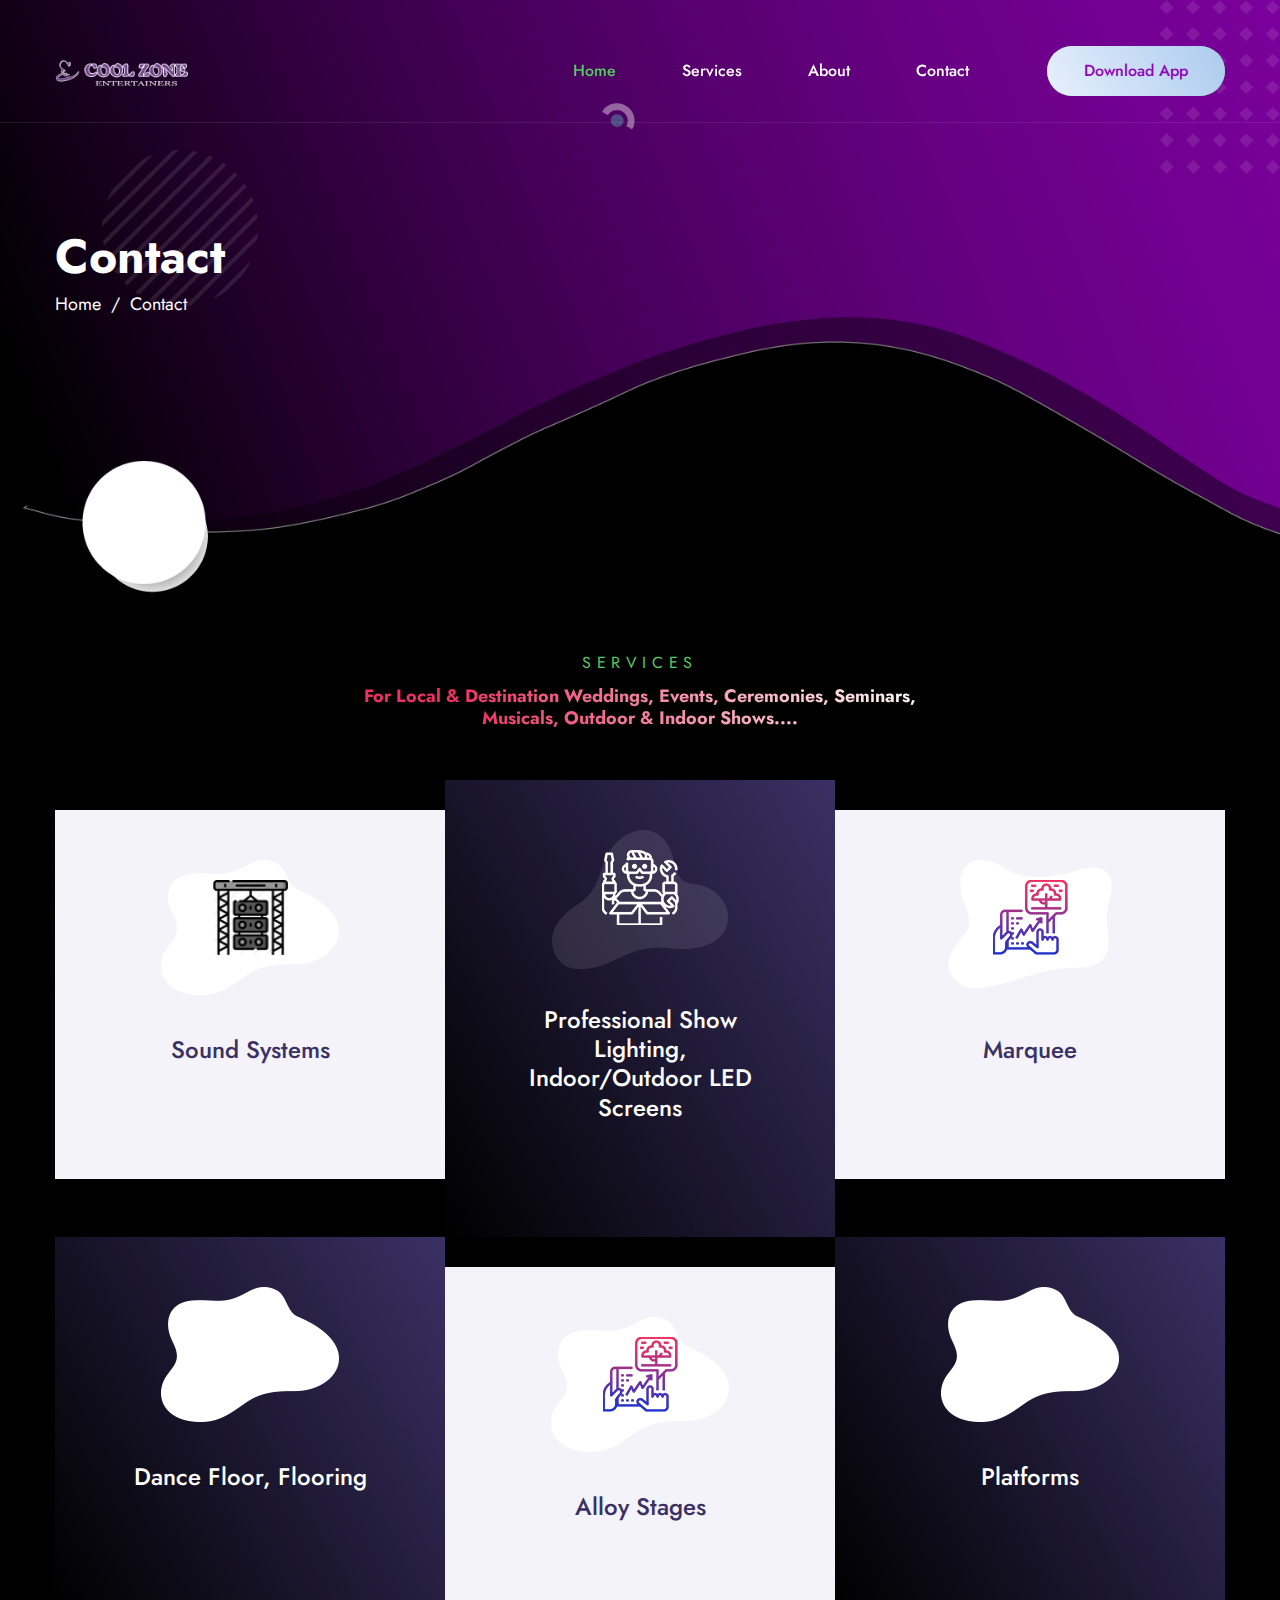
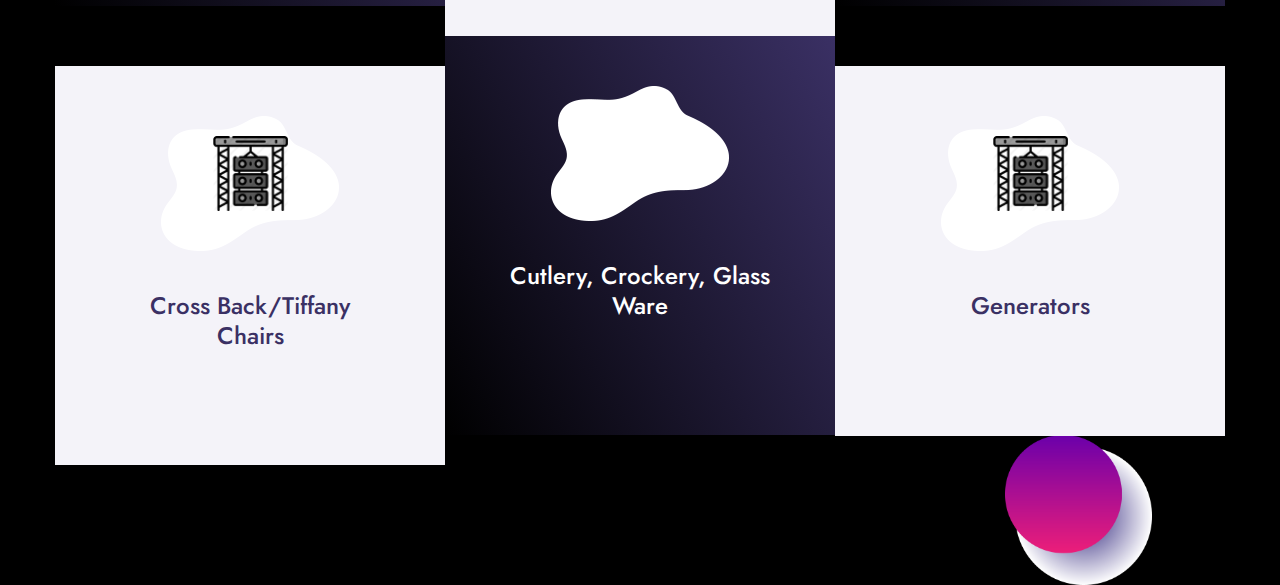
==== services.html @ 402af63f "1.0" ====
<!DOCTYPE html>
<html lang="zxx">
<head>
    <meta charset="utf-8">
    <meta http-equiv="X-UA-Compatible" content="IE=edge">
    <meta name="viewport" content="width=device-width, initial-scale=1, maximum-scale=1, user-scalable=0">
    <title>Contact || Xshapp – Multipage App Landing HTML5 Template</title>

    <!-- Fav Icons -->
    <link rel="shortcut icon" href="assets/images/favicon.png" type="image/x-icon">

    <!-- Google Fonts -->
    <link rel="stylesheet" href="https://fonts.googleapis.com/css2?family=Jost:wght@300;400;500;600;700&display=swap">

    <!-- Stylesheets -->
    <link rel="stylesheet" href="assets/css/fontawesome-v5.9.0.min.css">
    <link rel="stylesheet" href="assets/css/magnific-popup.min.css">
    <link rel="stylesheet" href="assets/css/bootstrap.min.css">
    <link rel="stylesheet" href="assets/css/spacing.min.css">
    <link rel="stylesheet" href="assets/css/flaticon.css">
    <link rel="stylesheet" href="assets/css/leaflet.min.css">
    <link rel="stylesheet" href="assets/css/slick.min.css">
    <link rel="stylesheet" href="assets/css/menu.css">
    <!-- Main Style CSS -->
    <link rel="stylesheet" href="assets/css/style.css">
    <!-- Responsive CSS -->
    <link rel="stylesheet" href="assets/css/responsive.css">
    
    <!--[if lt IE 9]><script src="https://cdnjs.cloudflare.com/ajax/libs/html5shiv/3.7.3/html5shiv.js"></script><![endif]-->
</head>

<body>
    <div class="page-wrapper">

        <!-- Preloader -->
        <div class="preloader"></div>
        
        <!-- START Main Header -->
        <header class="main-header">

            <!-- Header-Upper -->
            <div class="header-upper">
                <div class="container clearfix">

                    <div class="header-inner d-lg-flex align-items-center">

                        <div class="logo-outer d-flex align-items-center">
                            <div class="logo"><a href="index.html"><img src="assets/images/logo.png" alt="Logo"></a></div>
                        </div>

                        <div class="nav-outer clearfix ml-lg-auto">
                            <!-- Main Menu -->
                            <nav class="main-menu navbar-expand-lg">
                                <div class="navbar-header clearfix">
                                    <!-- Toggle Button -->
                                    <button type="button" class="navbar-toggle" data-toggle="collapse" data-target=".navbar-collapse">
                                        <span class="icon-bar"></span>
                                        <span class="icon-bar"></span>
                                        <span class="icon-bar"></span>
                                    </button>
                                </div>

                                <div class="navbar-collapse collapse clearfix">
                                    <ul class="navigation clearfix">
                                        <li class="current-menu-item"><a href="index.html">Home</a></li>
                                        
                                        <li><a href="#services">Services</a></li>
                                        <li><a href="about.html">About</a></li>
                                        
                                           
                                        
                                        <li><a href="contact.html">Contact</a></li>
                                    </ul>
                                </div>
                            </nav>
                            <!-- Main Menu END -->
                        </div>

                        <div class="menu-btn">
                            <a href="#" class="theme-btn">Download App</a>
                        </div>

                    </div>
                </div>
            </div>
            <!-- END Header Upper -->
        </header>
        <!-- END Main Header -->

        <!-- START Page Banner -->
        <section class="page-banner">
            <div class="hero-circle-shape">
                <img src="assets/images/shape/hero-circle-shape.png" alt="Hero Circle Shape">
            </div>
            <div class="hero-moon-shape">
                <img src="assets/images/shape/hero-moon-shape.png" alt="Hero Moon Shape">
            </div>
            <div class="hero-right-shape">
                <img src="assets/images/shape/hero-right-shape.png" alt="Hero Right Shape">
            </div>
            <div class="container">
                <div class="banner-inner">
                    <h2>Contact</h2>
                    <nav aria-label="breadcrumb">
                        <ol class="breadcrumb">
                            <li class="breadcrumb-item"><a href="index.html">Home</a></li>
                            <li class="breadcrumb-item active" aria-current="page">Contact</li>
                        </ol>
                    </nav>
                </div>
            </div>
        </section>
        <!-- END Page Banner -->


        <div class="partner-and-service">
            <div class="partner-shape">
                <img src="assets/images/shape/partner-shape.png" alt="Partner Shape">
            </div>
            

            <div class="service-shape">
                <img src="assets/images/shape/service-shape.png" alt="Service Shape">
            </div>
            <!-- START Service Section -->
            <section id="services" class="service-section pb-90 rpb-70">
                <div class="container">
                    <div class="row justify-content-center">
                        <div class="col-lg-6 col-md-8">
                            <div class="section-heading text-center mb-80 rmb-40">
                                <span class="heading-title">Services</span>
                                <h2 style="font-size: large;">For Local & Destination Weddings, Events, Ceremonies, Seminars, Musicals, Outdoor & Indoor Shows....</h2>
                            </div>
                        </div>
                    </div>
                    <div class="row">
                        <div class="col-lg-4 p-0">
                            <div class="service-item">
                                <div class="service-icon">
                                    <img src="assets/images/service/icon1.png" alt="Service Icon">
                                </div>
                                <div class="service-content">
                                    <h5>Sound Systems</h5>
                                    
                                </div>
                            </div>
                        </div>
                        <div class="col-lg-4 p-0">
                            <div class="service-item service-active">
                                <div class="service-icon">
                                    <img src="assets/images/service/icon2.png" alt="Service Icon">
                                </div>
                                <div class="service-content">
                                    <h5>Professional Show Lighting, Indoor/Outdoor LED Screens</h5>
                                    
                                </div>
                            </div>
                        </div>
                        <div class="col-lg-4 p-0">
                            <div class="service-item">
                                <div class="service-icon">
                                    <img src="assets/images/service/icon3.png" alt="Service Icon">
                                </div>
                                <div class="service-content">
                                    <h5>Marquee</h5>
                                    
                                </div>
                            </div>
                        </div>
                        <div class="col-lg-4 p-0">
                            <div class="service-item service-active">
                                <div class="service-icon">
                                    <img src="assets/images/service/icon2.png" alt="Service Icon">
                                </div>
                                <div class="service-content">
                                    <h5>Dance Floor, Flooring</h5>
                                    
                                </div>
                            </div>
                        </div>
                        <div class="col-lg-4 p-0">
                            <div class="service-item">
                                <div class="service-icon">
                                    <img src="assets/images/service/icon3.png" alt="Service Icon">
                                </div>
                                <div class="service-content">
                                    <h5>Alloy Stages</h5>
                                    
                                </div>
                            </div>
                        </div>
                        <div class="col-lg-4 p-0">
                            <div class="service-item service-active">
                                <div class="service-icon">
                                    <img src="assets/images/service/icon2.png" alt="Service Icon">
                                </div>
                                <div class="service-content">
                                    <h5>Platforms</h5>
                                    
                                </div>
                            </div>
                        </div>
                        <div class="col-lg-4 p-0">
                            <div class="service-item">
                                <div class="service-icon">
                                    <img src="assets/images/service/icon1.png" alt="Service Icon">
                                </div>
                                <div class="service-content">
                                    <h5>Cross Back/Tiffany Chairs</h5>
                                    
                                </div>
                            </div>
                        </div>
                        <div class="col-lg-4 p-0">
                            <div class="service-item service-active">
                                <div class="service-icon">
                                    <img src="assets/images/service/icon2.png" alt="Service Icon">
                                </div>
                                <div class="service-content">
                                    <h5>Cutlery, Crockery, Glass Ware</h5>
                                    
                                </div>
                            </div>
                        </div>
                        <div class="col-lg-4 p-0">
                            <div class="service-item">
                                <div class="service-icon">
                                    <img src="assets/images/service/icon1.png" alt="Service Icon">
                                </div>
                                <div class="service-content">
                                    <h5>Generators</h5>
                                    
                                </div>
                            </div>
                        </div>

                    </div>
                </div>
            </section>
            <!-- END Service Section -->
        </div>






    </div>
    <!--End pagewrapper-->

    <!-- Scroll Top Button -->
    <button class="scroll-top scroll-to-target" data-target="html"><i class="fas fa-chevron-up"></i></button>

    
    <!-- jQuery Plugins -->
    <script src="assets/js/jquery-3.6.0.min.js"></script>
    <script src="assets/js/jquery.magnific-popup.min.js"></script>
    <script src="assets/js/bootstrap.min.js"></script>
    <script src="assets/js/leaflet.min.js"></script>
    <script src="assets/js/slick.min.js"></script>

    <!-- Custom Script -->
    <script src="assets/js/script.js"></script>

</body>
</html>
---- assets/css/spacing.min.css ----
/****************************************************** */
/****************  Padding Margin Spacing ************* */
/****************************************************** */
.p-5{padding:5px!important}.p-10{padding:10px}.p-15{padding:15px}.p-20{padding:20px}.p-25{padding:25px}.p-30{padding:30px}.p-35{padding:35px}.p-40{padding:40px}.p-45{padding:45px}.p-50{padding:50px}.p-55{padding:55px}.p-60{padding:60px}.p-65{padding:65px}.p-70{padding:70px}.p-75{padding:75px}.p-80{padding:80px}.p-85{padding:85px}.p-90{padding:90px}.p-95{padding:95px}.p-100{padding:100px}.p-105{padding:105px}.p-110{padding:110px}.p-115{padding:115px}.p-120{padding:120px}.p-125{padding:125px}.p-130{padding:130px}.p-135{padding:135px}.p-140{padding:140px}.p-145{padding:145px}.p-150{padding:150px}.p-155{padding:155px}.p-160{padding:160px}.p-165{padding:165px}.p-170{padding:170px}.p-175{padding:175px}.p-180{padding:180px}.p-185{padding:185px}.p-190{padding:190px}.p-195{padding:195px}.p-200{padding:200px}.p-205{padding:205px}.p-210{padding:210px}.p-215{padding:215px}.p-220{padding:220px}.p-225{padding:225px}.p-230{padding:230px}.p-235{padding:235px}.p-240{padding:240px}.p-245{padding:245px}.p-250{padding:250px}.pt-5,.py-5{padding-top:5px!important}.pt-10,.py-10{padding-top:10px}.pt-15,.py-15{padding-top:15px}.pt-20,.py-20{padding-top:20px}.pt-25,.py-25{padding-top:25px}.pt-30,.py-30{padding-top:30px}.pt-35,.py-35{padding-top:35px}.pt-40,.py-40{padding-top:40px}.pt-45,.py-45{padding-top:45px}.pt-50,.py-50{padding-top:50px}.pt-55,.py-55{padding-top:55px}.pt-60,.py-60{padding-top:60px}.pt-65,.py-65{padding-top:65px}.pt-70,.py-70{padding-top:70px}.pt-75,.py-75{padding-top:75px}.pt-80,.py-80{padding-top:80px}.pt-85,.py-85{padding-top:85px}.pt-90,.py-90{padding-top:90px}.pt-95,.py-95{padding-top:95px}.pt-100,.py-100{padding-top:100px}.pt-105,.py-105{padding-top:105px}.pt-110,.py-110{padding-top:110px}.pt-115,.py-115{padding-top:115px}.pt-120,.py-120{padding-top:120px}.pt-125,.py-125{padding-top:125px}.pt-130,.py-130{padding-top:130px}.pt-135,.py-135{padding-top:135px}.pt-140,.py-140{padding-top:140px}.pt-145,.py-145{padding-top:145px}.pt-150,.py-150{padding-top:150px}.pt-155,.py-155{padding-top:155px}.pt-160,.py-160{padding-top:160px}.pt-165,.py-165{padding-top:165px}.pt-170,.py-170{padding-top:170px}.pt-175,.py-175{padding-top:175px}.pt-180,.py-180{padding-top:180px}.pt-185,.py-185{padding-top:185px}.pt-190,.py-190{padding-top:190px}.pt-195,.py-195{padding-top:195px}.pt-200,.py-200{padding-top:200px}.pt-205,.py-205{padding-top:205px}.pt-210,.py-210{padding-top:210px}.pt-215,.py-215{padding-top:215px}.pt-220,.py-220{padding-top:220px}.pt-225,.py-225{padding-top:225px}.pt-230,.py-230{padding-top:230px}.pt-235,.py-235{padding-top:235px}.pt-240,.py-240{padding-top:240px}.pt-245,.py-245{padding-top:245px}.pt-250,.py-250{padding-top:250px}.pr-5,.px-5{padding-right:5px!important}.pr-10,.px-10{padding-right:10px}.pr-15,.px-15{padding-right:15px}.pr-20,.px-20{padding-right:20px}.pr-25,.px-25{padding-right:25px}.pr-30,.px-30{padding-right:30px}.pr-35,.px-35{padding-right:35px}.pr-40,.px-40{padding-right:40px}.pr-45,.px-45{padding-right:45px}.pr-50,.px-50{padding-right:50px}.pr-55,.px-55{padding-right:55px}.pr-60,.px-60{padding-right:60px}.pr-65,.px-65{padding-right:65px}.pr-70,.px-70{padding-right:70px}.pr-75,.px-75{padding-right:75px}.pr-80,.px-80{padding-right:80px}.pr-85,.px-85{padding-right:85px}.pr-90,.px-90{padding-right:90px}.pr-95,.px-95{padding-right:95px}.pr-100,.px-100{padding-right:100px}.pr-105,.px-105{padding-right:105px}.pr-110,.px-110{padding-right:110px}.pr-115,.px-115{padding-right:115px}.pr-120,.px-120{padding-right:120px}.pr-125,.px-125{padding-right:125px}.pr-130,.px-130{padding-right:130px}.pr-135,.px-135{padding-right:135px}.pr-140,.px-140{padding-right:140px}.pr-145,.px-145{padding-right:145px}.pr-150,.px-150{padding-right:150px}.pr-155,.px-155{padding-right:155px}.pr-160,.px-160{padding-right:160px}.pr-165,.px-165{padding-right:165px}.pr-170,.px-170{padding-right:170px}.pr-175,.px-175{padding-right:175px}.pr-180,.px-180{padding-right:180px}.pr-185,.px-185{padding-right:185px}.pr-190,.px-190{padding-right:190px}.pr-195,.px-195{padding-right:195px}.pr-200,.px-200{padding-right:200px}.pr-205,.px-205{padding-right:205px}.pr-210,.px-210{padding-right:210px}.pr-215,.px-215{padding-right:215px}.pr-220,.px-220{padding-right:220px}.pr-225,.px-225{padding-right:225px}.pr-230,.px-230{padding-right:230px}.pr-235,.px-235{padding-right:235px}.pr-240,.px-240{padding-right:240px}.pr-245,.px-245{padding-right:245px}.pr-250,.px-250{padding-right:250px}.pb-5,.py-5{padding-bottom:5px!important}.pb-10,.py-10{padding-bottom:10px}.pb-15,.py-15{padding-bottom:15px}.pb-20,.py-20{padding-bottom:20px}.pb-25,.py-25{padding-bottom:25px}.pb-30,.py-30{padding-bottom:30px}.pb-35,.py-35{padding-bottom:35px}.pb-40,.py-40{padding-bottom:40px}.pb-45,.py-45{padding-bottom:45px}.pb-50,.py-50{padding-bottom:50px}.pb-55,.py-55{padding-bottom:55px}.pb-60,.py-60{padding-bottom:60px}.pb-65,.py-65{padding-bottom:65px}.pb-70,.py-70{padding-bottom:70px}.pb-75,.py-75{padding-bottom:75px}.pb-80,.py-80{padding-bottom:80px}.pb-85,.py-85{padding-bottom:85px}.pb-90,.py-90{padding-bottom:90px}.pb-95,.py-95{padding-bottom:95px}.pb-100,.py-100{padding-bottom:100px}.pb-105,.py-105{padding-bottom:105px}.pb-110,.py-110{padding-bottom:110px}.pb-115,.py-115{padding-bottom:115px}.pb-120,.py-120{padding-bottom:120px}.pb-125,.py-125{padding-bottom:125px}.pb-130,.py-130{padding-bottom:130px}.pb-135,.py-135{padding-bottom:135px}.pb-140,.py-140{padding-bottom:140px}.pb-145,.py-145{padding-bottom:145px}.pb-150,.py-150{padding-bottom:150px}.pb-155,.py-155{padding-bottom:155px}.pb-160,.py-160{padding-bottom:160px}.pb-165,.py-165{padding-bottom:165px}.pb-170,.py-170{padding-bottom:170px}.pb-175,.py-175{padding-bottom:175px}.pb-180,.py-180{padding-bottom:180px}.pb-185,.py-185{padding-bottom:185px}.pb-190,.py-190{padding-bottom:190px}.pb-195,.py-195{padding-bottom:195px}.pb-200,.py-200{padding-bottom:200px}.pb-205,.py-205{padding-bottom:205px}.pb-210,.py-210{padding-bottom:210px}.pb-215,.py-215{padding-bottom:215px}.pb-220,.py-220{padding-bottom:220px}.pb-225,.py-225{padding-bottom:225px}.pb-230,.py-230{padding-bottom:230px}.pb-235,.py-235{padding-bottom:235px}.pb-240,.py-240{padding-bottom:240px}.pb-245,.py-245{padding-bottom:245px}.pb-250,.py-250{padding-bottom:250px}.pl-5,.px-5{padding-left:5px!important}.pl-10,.px-10{padding-left:10px}.pl-15,.px-15{padding-left:15px}.pl-20,.px-20{padding-left:20px}.pl-25,.px-25{padding-left:25px}.pl-30,.px-30{padding-left:30px}.pl-35,.px-35{padding-left:35px}.pl-40,.px-40{padding-left:40px}.pl-45,.px-45{padding-left:45px}.pl-50,.px-50{padding-left:50px}.pl-55,.px-55{padding-left:55px}.pl-60,.px-60{padding-left:60px}.pl-65,.px-65{padding-left:65px}.pl-70,.px-70{padding-left:70px}.pl-75,.px-75{padding-left:75px}.pl-80,.px-80{padding-left:80px}.pl-85,.px-85{padding-left:85px}.pl-90,.px-90{padding-left:90px}.pl-95,.px-95{padding-left:95px}.pl-100,.px-100{padding-left:100px}.pl-105,.px-105{padding-left:105px}.pl-110,.px-110{padding-left:110px}.pl-115,.px-115{padding-left:115px}.pl-120,.px-120{padding-left:120px}.pl-125,.px-125{padding-left:125px}.pl-130,.px-130{padding-left:130px}.pl-135,.px-135{padding-left:135px}.pl-140,.px-140{padding-left:140px}.pl-145,.px-145{padding-left:145px}.pl-150,.px-150{padding-left:150px}.pl-155,.px-155{padding-left:155px}.pl-160,.px-160{padding-left:160px}.pl-165,.px-165{padding-left:165px}.pl-170,.px-170{padding-left:170px}.pl-175,.px-175{padding-left:175px}.pl-180,.px-180{padding-left:180px}.pl-185,.px-185{padding-left:185px}.pl-190,.px-190{padding-left:190px}.pl-195,.px-195{padding-left:195px}.pl-200,.px-200{padding-left:200px}.pl-205,.px-205{padding-left:205px}.pl-210,.px-210{padding-left:210px}.pl-215,.px-215{padding-left:215px}.pl-220,.px-220{padding-left:220px}.pl-225,.px-225{padding-left:225px}.pl-230,.px-230{padding-left:230px}.pl-235,.px-235{padding-left:235px}.pl-240,.px-240{padding-left:240px}.pl-245,.px-245{padding-left:245px}.pl-250,.px-250{padding-left:250px}.m-5{margin:5px!important}.m-10{margin:10px}.m-15{margin:15px}.m-20{margin:20px}.m-25{margin:25px}.m-30{margin:30px}.m-35{margin:35px}.m-40{margin:40px}.m-45{margin:45px}.m-50{margin:50px}.m-55{margin:55px}.m-60{margin:60px}.m-65{margin:65px}.m-70{margin:70px}.m-75{margin:75px}.m-80{margin:80px}.m-85{margin:85px}.m-90{margin:90px}.m-95{margin:95px}.m-100{margin:100px}.m-105{margin:105px}.m-110{margin:110px}.m-115{margin:115px}.m-120{margin:120px}.m-125{margin:125px}.m-130{margin:130px}.m-135{margin:135px}.m-140{margin:140px}.m-145{margin:145px}.m-150{margin:150px}.m-155{margin:155px}.m-160{margin:160px}.m-165{margin:165px}.m-170{margin:170px}.m-175{margin:175px}.m-180{margin:180px}.m-185{margin:185px}.m-190{margin:190px}.m-195{margin:195px}.m-200{margin:200px}.m-205{margin:205px}.m-210{margin:210px}.m-215{margin:215px}.m-220{margin:220px}.m-225{margin:225px}.m-230{margin:230px}.m-235{margin:235px}.m-240{margin:240px}.m-245{margin:245px}.m-250{margin:250px}.mt-5,.my-5{margin-top:5px!important}.mt-10,.my-10{margin-top:10px}.mt-15,.my-15{margin-top:15px}.mt-20,.my-20{margin-top:20px}.mt-25,.my-25{margin-top:25px}.mt-30,.my-30{margin-top:30px}.mt-35,.my-35{margin-top:35px}.mt-40,.my-40{margin-top:40px}.mt-45,.my-45{margin-top:45px}.mt-50,.my-50{margin-top:50px}.mt-55,.my-55{margin-top:55px}.mt-60,.my-60{margin-top:60px}.mt-65,.my-65{margin-top:65px}.mt-70,.my-70{margin-top:70px}.mt-75,.my-75{margin-top:75px}.mt-80,.my-80{margin-top:80px}.mt-85,.my-85{margin-top:85px}.mt-90,.my-90{margin-top:90px}.mt-95,.my-95{margin-top:95px}.mt-100,.my-100{margin-top:100px}.mt-105,.my-105{margin-top:105px}.mt-110,.my-110{margin-top:110px}.mt-115,.my-115{margin-top:115px}.mt-120,.my-120{margin-top:120px}.mt-125,.my-125{margin-top:125px}.mt-130,.my-130{margin-top:130px}.mt-135,.my-135{margin-top:135px}.mt-140,.my-140{margin-top:140px}.mt-145,.my-145{margin-top:145px}.mt-150,.my-150{margin-top:150px}.mt-155,.my-155{margin-top:155px}.mt-160,.my-160{margin-top:160px}.mt-165,.my-165{margin-top:165px}.mt-170,.my-170{margin-top:170px}.mt-175,.my-175{margin-top:175px}.mt-180,.my-180{margin-top:180px}.mt-185,.my-185{margin-top:185px}.mt-190,.my-190{margin-top:190px}.mt-195,.my-195{margin-top:195px}.mt-200,.my-200{margin-top:200px}.mt-205,.my-205{margin-top:205px}.mt-210,.my-210{margin-top:210px}.mt-215,.my-215{margin-top:215px}.mt-220,.my-220{margin-top:220px}.mt-225,.my-225{margin-top:225px}.mt-230,.my-230{margin-top:230px}.mt-235,.my-235{margin-top:235px}.mt-240,.my-240{margin-top:240px}.mt-245,.my-245{margin-top:245px}.mt-250,.my-250{margin-top:250px}.mr-5,.mx-5{margin-right:5px!important}.mr-10,.mx-10{margin-right:10px}.mr-15,.mx-15{margin-right:15px}.mr-20,.mx-20{margin-right:20px}.mr-25,.mx-25{margin-right:25px}.mr-30,.mx-30{margin-right:30px}.mr-35,.mx-35{margin-right:35px}.mr-40,.mx-40{margin-right:40px}.mr-45,.mx-45{margin-right:45px}.mr-50,.mx-50{margin-right:50px}.mr-55,.mx-55{margin-right:55px}.mr-60,.mx-60{margin-right:60px}.mr-65,.mx-65{margin-right:65px}.mr-70,.mx-70{margin-right:70px}.mr-75,.mx-75{margin-right:75px}.mr-80,.mx-80{margin-right:80px}.mr-85,.mx-85{margin-right:85px}.mr-90,.mx-90{margin-right:90px}.mr-95,.mx-95{margin-right:95px}.mr-100,.mx-100{margin-right:100px}.mr-105,.mx-105{margin-right:105px}.mr-110,.mx-110{margin-right:110px}.mr-115,.mx-115{margin-right:115px}.mr-120,.mx-120{margin-right:120px}.mr-125,.mx-125{margin-right:125px}.mr-130,.mx-130{margin-right:130px}.mr-135,.mx-135{margin-right:135px}.mr-140,.mx-140{margin-right:140px}.mr-145,.mx-145{margin-right:145px}.mr-150,.mx-150{margin-right:150px}.mr-155,.mx-155{margin-right:155px}.mr-160,.mx-160{margin-right:160px}.mr-165,.mx-165{margin-right:165px}.mr-170,.mx-170{margin-right:170px}.mr-175,.mx-175{margin-right:175px}.mr-180,.mx-180{margin-right:180px}.mr-185,.mx-185{margin-right:185px}.mr-190,.mx-190{margin-right:190px}.mr-195,.mx-195{margin-right:195px}.mr-200,.mx-200{margin-right:200px}.mr-205,.mx-205{margin-right:205px}.mr-210,.mx-210{margin-right:210px}.mr-215,.mx-215{margin-right:215px}.mr-220,.mx-220{margin-right:220px}.mr-225,.mx-225{margin-right:225px}.mr-230,.mx-230{margin-right:230px}.mr-235,.mx-235{margin-right:235px}.mr-240,.mx-240{margin-right:240px}.mr-245,.mx-245{margin-right:245px}.mr-250,.mx-250{margin-right:250px}.mb-5,.my-5{margin-bottom:5px!important}.mb-10,.my-10{margin-bottom:10px}.mb-15,.my-15{margin-bottom:15px}.mb-20,.my-20{margin-bottom:20px}.mb-25,.my-25{margin-bottom:25px}.mb-30,.my-30{margin-bottom:30px}.mb-35,.my-35{margin-bottom:35px}.mb-40,.my-40{margin-bottom:40px}.mb-45,.my-45{margin-bottom:45px}.mb-50,.my-50{margin-bottom:50px}.mb-55,.my-55{margin-bottom:55px}.mb-60,.my-60{margin-bottom:60px}.mb-65,.my-65{margin-bottom:65px}.mb-70,.my-70{margin-bottom:70px}.mb-75,.my-75{margin-bottom:75px}.mb-80,.my-80{margin-bottom:80px}.mb-85,.my-85{margin-bottom:85px}.mb-90,.my-90{margin-bottom:90px}.mb-95,.my-95{margin-bottom:95px}.mb-100,.my-100{margin-bottom:100px}.mb-105,.my-105{margin-bottom:105px}.mb-110,.my-110{margin-bottom:110px}.mb-115,.my-115{margin-bottom:115px}.mb-120,.my-120{margin-bottom:120px}.mb-125,.my-125{margin-bottom:125px}.mb-130,.my-130{margin-bottom:130px}.mb-135,.my-135{margin-bottom:135px}.mb-140,.my-140{margin-bottom:140px}.mb-145,.my-145{margin-bottom:145px}.mb-150,.my-150{margin-bottom:150px}.mb-155,.my-155{margin-bottom:155px}.mb-160,.my-160{margin-bottom:160px}.mb-165,.my-165{margin-bottom:165px}.mb-170,.my-170{margin-bottom:170px}.mb-175,.my-175{margin-bottom:175px}.mb-180,.my-180{margin-bottom:180px}.mb-185,.my-185{margin-bottom:185px}.mb-190,.my-190{margin-bottom:190px}.mb-195,.my-195{margin-bottom:195px}.mb-200,.my-200{margin-bottom:200px}.mb-205,.my-205{margin-bottom:205px}.mb-210,.my-210{margin-bottom:210px}.mb-215,.my-215{margin-bottom:215px}.mb-220,.my-220{margin-bottom:220px}.mb-225,.my-225{margin-bottom:225px}.mb-230,.my-230{margin-bottom:230px}.mb-235,.my-235{margin-bottom:235px}.mb-240,.my-240{margin-bottom:240px}.mb-245,.my-245{margin-bottom:245px}.mb-250,.my-250{margin-bottom:250px}.ml-5,.mx-5{margin-left:5px!important}.ml-10,.mx-10{margin-left:10px}.ml-15,.mx-15{margin-left:15px}.ml-20,.mx-20{margin-left:20px}.ml-25,.mx-25{margin-left:25px}.ml-30,.mx-30{margin-left:30px}.ml-35,.mx-35{margin-left:35px}.ml-40,.mx-40{margin-left:40px}.ml-45,.mx-45{margin-left:45px}.ml-50,.mx-50{margin-left:50px}.ml-55,.mx-55{margin-left:55px}.ml-60,.mx-60{margin-left:60px}.ml-65,.mx-65{margin-left:65px}.ml-70,.mx-70{margin-left:70px}.ml-75,.mx-75{margin-left:75px}.ml-80,.mx-80{margin-left:80px}.ml-85,.mx-85{margin-left:85px}.ml-90,.mx-90{margin-left:90px}.ml-95,.mx-95{margin-left:95px}.ml-100,.mx-100{margin-left:100px}.ml-105,.mx-105{margin-left:105px}.ml-110,.mx-110{margin-left:110px}.ml-115,.mx-115{margin-left:115px}.ml-120,.mx-120{margin-left:120px}.ml-125,.mx-125{margin-left:125px}.ml-130,.mx-130{margin-left:130px}.ml-135,.mx-135{margin-left:135px}.ml-140,.mx-140{margin-left:140px}.ml-145,.mx-145{margin-left:145px}.ml-150,.mx-150{margin-left:150px}.ml-155,.mx-155{margin-left:155px}.ml-160,.mx-160{margin-left:160px}.ml-165,.mx-165{margin-left:165px}.ml-170,.mx-170{margin-left:170px}.ml-175,.mx-175{margin-left:175px}.ml-180,.mx-180{margin-left:180px}.ml-185,.mx-185{margin-left:185px}.ml-190,.mx-190{margin-left:190px}.ml-195,.mx-195{margin-left:195px}.ml-200,.mx-200{margin-left:200px}.ml-205,.mx-205{margin-left:205px}.ml-210,.mx-210{margin-left:210px}.ml-215,.mx-215{margin-left:215px}.ml-220,.mx-220{margin-left:220px}.ml-225,.mx-225{margin-left:225px}.ml-230,.mx-230{margin-left:230px}.ml-235,.mx-235{margin-left:235px}.ml-240,.mx-240{margin-left:240px}.ml-245,.mx-245{margin-left:245px}.ml-250,.mx-250{margin-left:250px}
/****************************************************** */
/*********** Responsive Padding Margin Spacing ******** */
/****************************************************** */
@media only screen and (max-width:991px){.rp-0{padding:0!important}.rp-5{padding:5px!important}.rp-10{padding:10px}.rp-15{padding:15px}.rp-20{padding:20px}.rp-25{padding:25px}.rp-30{padding:30px}.rp-35{padding:35px}.rp-40{padding:40px}.rp-45{padding:45px}.rp-50{padding:50px}.rp-55{padding:55px}.rp-60{padding:60px}.rp-65{padding:65px}.rp-70{padding:70px}.rp-75{padding:75px}.rp-80{padding:80px}.rp-85{padding:85px}.rp-90{padding:90px}.rp-95{padding:95px}.rp-100{padding:100px}.rp-105{padding:105px}.rp-110{padding:110px}.rp-115{padding:115px}.rp-120{padding:120px}.rp-125{padding:125px}.rp-130{padding:130px}.rp-135{padding:135px}.rp-140{padding:140px}.rp-145{padding:145px}.rp-150{padding:150px}.rpt-0,.rpy-0{padding-top:0!important}.rpt-5,.rpy-5{padding-top:5px!important}.rpt-10,.rpy-10{padding-top:10px}.rpt-15,.rpy-15{padding-top:15px}.rpt-20,.rpy-20{padding-top:20px}.rpt-25,.rpy-25{padding-top:25px}.rpt-30,.rpy-30{padding-top:30px}.rpt-35,.rpy-35{padding-top:35px}.rpt-40,.rpy-40{padding-top:40px}.rpt-45,.rpy-45{padding-top:45px}.rpt-50,.rpy-50{padding-top:50px}.rpt-55,.rpy-55{padding-top:55px}.rpt-60,.rpy-60{padding-top:60px}.rpt-65,.rpy-65{padding-top:65px}.rpt-70,.rpy-70{padding-top:70px}.rpt-75,.rpy-75{padding-top:75px}.rpt-80,.rpy-80{padding-top:80px}.rpt-85,.rpy-85{padding-top:85px}.rpt-90,.rpy-90{padding-top:90px}.rpt-95,.rpy-95{padding-top:95px}.rpt-100,.rpy-100{padding-top:100px}.rpt-105,.rpy-105{padding-top:105px}.rpt-110,.rpy-110{padding-top:110px}.rpt-115,.rpy-115{padding-top:115px}.rpt-120,.rpy-120{padding-top:120px}.rpt-125,.rpy-125{padding-top:125px}.rpt-130,.rpy-130{padding-top:130px}.rpt-135,.rpy-135{padding-top:135px}.rpt-140,.rpy-140{padding-top:140px}.rpt-145,.rpy-145{padding-top:145px}.rpt-150,.rpy-150{padding-top:150px}.rpr-0,.rpx-0{padding-right:0!important}.rpr-5,.rpx-5{padding-right:5px!important}.rpr-10,.rpx-10{padding-right:10px}.rpr-15,.rpx-15{padding-right:15px!important}.rpr-20,.rpx-20{padding-right:20px}.rpr-25,.rpx-25{padding-right:25px}.rpr-30,.rpx-30{padding-right:30px}.rpr-35,.rpx-35{padding-right:35px}.rpr-40,.rpx-40{padding-right:40px}.rpr-45,.rpx-45{padding-right:45px}.rpr-50,.rpx-50{padding-right:50px}.rpr-55,.rpx-55{padding-right:55px}.rpr-60,.rpx-60{padding-right:60px}.rpr-65,.rpx-65{padding-right:65px}.rpr-70,.rpx-70{padding-right:70px}.rpr-75,.rpx-75{padding-right:75px}.rpr-80,.rpx-80{padding-right:80px}.rpr-85,.rpx-85{padding-right:85px}.rpr-90,.rpx-90{padding-right:90px}.rpr-95,.rpx-95{padding-right:95px}.rpr-100,.rpx-100{padding-right:100px}.rpr-105,.rpx-105{padding-right:105px}.rpr-110,.rpx-110{padding-right:110px}.rpr-115,.rpx-115{padding-right:115px}.rpr-120,.rpx-120{padding-right:120px}.rpr-125,.rpx-125{padding-right:125px}.rpr-130,.rpx-130{padding-right:130px}.rpr-135,.rpx-135{padding-right:135px}.rpr-140,.rpx-140{padding-right:140px}.rpr-145,.rpx-145{padding-right:145px}.rpr-150,.rpx-150{padding-right:150px}.rpb-0,.rpy-0{padding-bottom:0!important}.rpb-5,.rpy-5{padding-bottom:5px!important}.rpb-10,.rpy-10{padding-bottom:10px}.rpb-15,.rpy-15{padding-bottom:15px}.rpb-20,.rpy-20{padding-bottom:20px}.rpb-25,.rpy-25{padding-bottom:25px}.rpb-30,.rpy-30{padding-bottom:30px}.rpb-35,.rpy-35{padding-bottom:35px}.rpb-40,.rpy-40{padding-bottom:40px}.rpb-45,.rpy-45{padding-bottom:45px}.rpb-50,.rpy-50{padding-bottom:50px}.rpb-55,.rpy-55{padding-bottom:55px}.rpb-60,.rpy-60{padding-bottom:60px}.rpb-65,.rpy-65{padding-bottom:65px}.rpb-70,.rpy-70{padding-bottom:70px}.rpb-75,.rpy-75{padding-bottom:75px}.rpb-80,.rpy-80{padding-bottom:80px}.rpb-85,.rpy-85{padding-bottom:85px}.rpb-90,.rpy-90{padding-bottom:90px}.rpb-95,.rpy-95{padding-bottom:95px}.rpb-100,.rpy-100{padding-bottom:100px}.rpb-105,.rpy-105{padding-bottom:105px}.rpb-110,.rpy-110{padding-bottom:110px}.rpb-115,.rpy-115{padding-bottom:115px}.rpb-120,.rpy-120{padding-bottom:120px}.rpb-125,.rpy-125{padding-bottom:125px}.rpb-130,.rpy-130{padding-bottom:130px}.rpb-135,.rpy-135{padding-bottom:135px}.rpb-140,.rpy-140{padding-bottom:140px}.rpb-145,.rpy-145{padding-bottom:145px}.rpb-150,.rpy-150{padding-bottom:150px}.rpl-0,.rpx-0{padding-left:0!important}.rpl-5,.rpx-5{padding-left:5px!important}.rpl-10,.rpx-10{padding-left:10px}.rpl-15,.rpx-15{padding-left:15px!important}.rpl-20,.rpx-20{padding-left:20px}.rpl-25,.rpx-25{padding-left:25px}.rpl-30,.rpx-30{padding-left:30px}.rpl-35,.rpx-35{padding-left:35px}.rpl-40,.rpx-40{padding-left:40px}.rpl-45,.rpx-45{padding-left:45px}.rpl-50,.rpx-50{padding-left:50px}.rpl-55,.rpx-55{padding-left:55px}.rpl-60,.rpx-60{padding-left:60px}.rpl-65,.rpx-65{padding-left:65px}.rpl-70,.rpx-70{padding-left:70px}.rpl-75,.rpx-75{padding-left:75px}.rpl-80,.rpx-80{padding-left:80px}.rpl-85,.rpx-85{padding-left:85px}.rpl-90,.rpx-90{padding-left:90px}.rpl-95,.rpx-95{padding-left:95px}.rpl-100,.rpx-100{padding-left:100px}.rpl-105,.rpx-105{padding-left:105px}.rpl-110,.rpx-110{padding-left:110px}.rpl-115,.rpx-115{padding-left:115px}.rpl-120,.rpx-120{padding-left:120px}.rpl-125,.rpx-125{padding-left:125px}.rpl-130,.rpx-130{padding-left:130px}.rpl-135,.rpx-135{padding-left:135px}.rpl-140,.rpx-140{padding-left:140px}.rpl-145,.rpx-145{padding-left:145px}.rpl-150,.rpx-150{padding-left:150px}.rm-0{margin:0!important}.rm-5{margin:5px!important}.rm-10{margin:10px}.rm-15{margin:15px}.rm-20{margin:20px}.rm-25{margin:25px}.rm-30{margin:30px}.rm-35{margin:35px}.rm-40{margin:40px}.rm-45{margin:45px}.rm-50{margin:50px}.rm-55{margin:55px}.rm-60{margin:60px}.rm-65{margin:65px}.rm-70{margin:70px}.rm-75{margin:75px}.rm-80{margin:80px}.rm-85{margin:85px}.rm-90{margin:90px}.rm-95{margin:95px}.rm-100{margin:100px}.rm-105{margin:105px}.rm-110{margin:110px}.rm-115{margin:115px}.rm-120{margin:120px}.rm-125{margin:125px}.rm-130{margin:130px}.rm-135{margin:135px}.rm-140{margin:140px}.rm-145{margin:145px}.rm-150{margin:150px}.rmt-0,.rmy-0{margin-top:0!important}.rmt-5,.rmy-5{margin-top:5px!important}.rmt-10,.rmy-10{margin-top:10px}.rmt-15,.rmy-15{margin-top:15px}.rmt-20,.rmy-20{margin-top:20px}.rmt-25,.rmy-25{margin-top:25px}.rmt-30,.rmy-30{margin-top:30px}.rmt-35,.rmy-35{margin-top:35px}.rmt-40,.rmy-40{margin-top:40px}.rmt-45,.rmy-45{margin-top:45px}.rmt-50,.rmy-50{margin-top:50px}.rmt-55,.rmy-55{margin-top:55px}.rmt-60,.rmy-60{margin-top:60px}.rmt-65,.rmy-65{margin-top:65px}.rmt-70,.rmy-70{margin-top:70px}.rmt-75,.rmy-75{margin-top:75px}.rmt-80,.rmy-80{margin-top:80px}.rmt-85,.rmy-85{margin-top:85px}.rmt-90,.rmy-90{margin-top:90px}.rmt-95,.rmy-95{margin-top:95px}.rmt-100,.rmy-100{margin-top:100px}.rmt-105,.rmy-105{margin-top:105px}.rmt-110,.rmy-110{margin-top:110px}.rmt-115,.rmy-115{margin-top:115px}.rmt-120,.rmy-120{margin-top:120px}.rmt-125,.rmy-125{margin-top:125px}.rmt-130,.rmy-130{margin-top:130px}.rmt-135,.rmy-135{margin-top:135px}.rmt-140,.rmy-140{margin-top:140px}.rmt-145,.rmy-145{margin-top:145px}.rmt-150,.rmy-150{margin-top:150px}.rmr-0,.rmx-0{margin-right:0!important}.rmr-5,.rmx-5{margin-right:5px!important}.rmr-10,.rmx-10{margin-right:10px}.rmr-15,.rmx-15{margin-right:15px}.rmr-20,.rmx-20{margin-right:20px}.rmr-25,.rmx-25{margin-right:25px}.rmr-30,.rmx-30{margin-right:30px}.rmr-35,.rmx-35{margin-right:35px}.rmr-40,.rmx-40{margin-right:40px}.rmr-45,.rmx-45{margin-right:45px}.rmr-50,.rmx-50{margin-right:50px}.rmr-55,.rmx-55{margin-right:55px}.rmr-60,.rmx-60{margin-right:60px}.rmr-65,.rmx-65{margin-right:65px}.rmr-70,.rmx-70{margin-right:70px}.rmr-75,.rmx-75{margin-right:75px}.rmr-80,.rmx-80{margin-right:80px}.rmr-85,.rmx-85{margin-right:85px}.rmr-90,.rmx-90{margin-right:90px}.rmr-95,.rmx-95{margin-right:95px}.rmr-100,.rmx-100{margin-right:100px}.rmr-105,.rmx-105{margin-right:105px}.rmr-110,.rmx-110{margin-right:110px}.rmr-115,.rmx-115{margin-right:115px}.rmr-120,.rmx-120{margin-right:120px}.rmr-125,.rmx-125{margin-right:125px}.rmr-130,.rmx-130{margin-right:130px}.rmr-135,.rmx-135{margin-right:135px}.rmr-140,.rmx-140{margin-right:140px}.rmr-145,.rmx-145{margin-right:145px}.rmr-150,.rmx-150{margin-right:150px}.rmb-0,.rmy-0{margin-bottom:0!important}.rmb-5,.rmy-5{margin-bottom:5px!important}.rmb-10,.rmy-10{margin-bottom:10px}.rmb-15,.rmy-15{margin-bottom:15px}.rmb-20,.rmy-20{margin-bottom:20px}.rmb-25,.rmy-25{margin-bottom:25px}.rmb-30,.rmy-30{margin-bottom:30px}.rmb-35,.rmy-35{margin-bottom:35px}.rmb-40,.rmy-40{margin-bottom:40px}.rmb-45,.rmy-45{margin-bottom:45px}.rmb-50,.rmy-50{margin-bottom:50px}.rmb-55,.rmy-55{margin-bottom:55px}.rmb-60,.rmy-60{margin-bottom:60px}.rmb-65,.rmy-65{margin-bottom:65px}.rmb-70,.rmy-70{margin-bottom:70px}.rmb-75,.rmy-75{margin-bottom:75px}.rmb-80,.rmy-80{margin-bottom:80px}.rmb-85,.rmy-85{margin-bottom:85px}.rmb-90,.rmy-90{margin-bottom:90px}.rmb-95,.rmy-95{margin-bottom:95px}.rmb-100,.rmy-100{margin-bottom:100px}.rmb-105,.rmy-105{margin-bottom:105px}.rmb-110,.rmy-110{margin-bottom:110px}.rmb-115,.rmy-115{margin-bottom:115px}.rmb-120,.rmy-120{margin-bottom:120px}.rmb-125,.rmy-125{margin-bottom:125px}.rmb-130,.rmy-130{margin-bottom:130px}.rmb-135,.rmy-135{margin-bottom:135px}.rmb-140,.rmy-140{margin-bottom:140px}.rmb-145,.rmy-145{margin-bottom:145px}.rmb-150,.rmy-150{margin-bottom:150px}.rml-0,.rmx-0{margin-left:0!important}.rml-5,.rmx-5{margin-left:5px!important}.rml-10,.rmx-10{margin-left:10px}.rml-15,.rmx-15{margin-left:15px}.rml-20,.rmx-20{margin-left:20px}.rml-25,.rmx-25{margin-left:25px}.rml-30,.rmx-30{margin-left:30px}.rml-35,.rmx-35{margin-left:35px}.rml-40,.rmx-40{margin-left:40px}.rml-45,.rmx-45{margin-left:45px}.rml-50,.rmx-50{margin-left:50px}.rml-55,.rmx-55{margin-left:55px}.rml-60,.rmx-60{margin-left:60px}.rml-65,.rmx-65{margin-left:65px}.rml-70,.rmx-70{margin-left:70px}.rml-75,.rmx-75{margin-left:75px}.rml-80,.rmx-80{margin-left:80px}.rml-85,.rmx-85{margin-left:85px}.rml-90,.rmx-90{margin-left:90px}.rml-95,.rmx-95{margin-left:95px}.rml-100,.rmx-100{margin-left:100px}.rml-105,.rmx-105{margin-left:105px}.rml-110,.rmx-110{margin-left:110px}.rml-115,.rmx-115{margin-left:115px}.rml-120,.rmx-120{margin-left:120px}.rml-125,.rmx-125{margin-left:125px}.rml-130,.rmx-130{margin-left:130px}.rml-135,.rmx-135{margin-left:135px}.rml-140,.rmx-140{margin-left:140px}.rml-145,.rmx-145{margin-left:145px}.rml-150,.rmx-150{margin-left:150px}}
---- assets/css/flaticon.css ----
/*
  	Flaticon icon font: Flaticon
  	Creation date: 03/03/2021 12:31
  	*/

@font-face {
  font-family: "Flaticon";
  src: url("../fonts/Flaticon.eot");
  src: url("../fonts/Flaticon.eot?#iefix") format("embedded-opentype"),
       url("../fonts/Flaticon.woff2") format("woff2"),
       url("../fonts/Flaticon.woff") format("woff"),
       url("../fonts/Flaticon.ttf") format("truetype"),
       url("../fonts/Flaticon.svg#Flaticon") format("svg");
  font-weight: normal;
  font-style: normal;
}

@media screen and (-webkit-min-device-pixel-ratio:0) {
  @font-face {
    font-family: "Flaticon";
    src: url("../fonts/Flaticon.svg#Flaticon") format("svg");
  }
}

[class^="flaticon-"]:before, [class*=" flaticon-"]:before,
[class^="flaticon-"]:after, [class*=" flaticon-"]:after {   
  font-family: Flaticon;
  font-style: normal;
}

.flaticon-file:before { content: "\f100"; }
.flaticon-cone:before { content: "\f101"; }
.flaticon-easel:before { content: "\f102"; }
.flaticon-wall-clock:before { content: "\f103"; }
.flaticon-right-quote-sign:before { content: "\f104"; }
.flaticon-play:before { content: "\f105"; }
.flaticon-check:before { content: "\f106"; }
.flaticon-search:before { content: "\f107"; }
.flaticon-check-box:before { content: "\f108"; }
.flaticon-globe:before { content: "\f109"; }
.flaticon-mail:before { content: "\f10a"; }
.flaticon-phone-call:before { content: "\f10b"; }
---- assets/css/menu.css ----
/****************************************************** */
/******************  Main Header style **************** */
/****************************************************** */
.main-header {
  position: fixed;
  left: 0px;
  top: 0px;
  width: 100%;
  z-index: 999;
  padding-top: 20px;
  border-bottom: 1px solid rgba(229, 229, 229, 0.1);
  -webkit-transition: all 500ms ease;
  transition: all 500ms ease;
}

.main-header:before {
  position: absolute;
  height: 100%;
  width: 100%;
  content: "";
  top: 0;
  left: 0;
  opacity: 0;
  z-index: -999;
  -webkit-transition: all 500ms ease;
  transition: all 500ms ease;
  box-shadow: 0px 0px 30px 0px rgba(87, 95, 245, 0.1);
  background: transparent linear-gradient(240deg, #8000a3 0%, #000000 100%) 0%
    0% no-repeat padding-box;
}

.main-header.fixed-header:before {
  opacity: 1;
}

.fixed-header {
  padding-top: 0;
}

.bg-gradient:before {
  position: absolute;
  height: 100%;
  width: 100%;
  top: 0;
  left: 0;
  opacity: 0;
  -webkit-transition: all 500ms ease;
  transition: all 500ms ease;
  background: transparent linear-gradient(240deg, #8000a3 0%, #000000 100%) 0%
    0% no-repeat padding-box;
}

.main-header.bg-gradient:before {
  opacity: 1;
}

.header-inner {
  position: relative;
  -webkit-transition: all 500ms ease;
  transition: all 500ms ease;
}

/** Header Main Menu */

.main-menu .navbar-collapse {
  padding: 0px;
}

.main-menu .navigation li {
  float: left;
  padding: 38px 33px;
}

.main-menu .navigation li.dropdown > a {
  position: relative;
}

.main-menu .navigation li.dropdown > a:after {
  content: "\f078";
  position: absolute;
  top: 3px;
  right: -20px;
  font-size: 10px;
  font-weight: 600;
  font-family: "Font Awesome 5 Free";
}

.main-menu .navigation li.dropdown .dropdown-btn {
  position: absolute;
  right: 10px;
  top: 0;
  width: 50px;
  height: 39px;
  color: #eeeeee69;
  display: none;
  cursor: pointer;
  line-height: 43px;
  text-align: center;
  border-left: 1px solid #eeeeee0f;
}

.main-menu .navigation li a {
  opacity: 1;
  display: block;
  color: #ffffff;
  font-size: 16px;
  font-weight: 500;
  position: relative;
  text-transform: capitalize;
  -webkit-transition: all 500ms ease;
  transition: all 500ms ease;
}

.main-menu .navigation li:hover > a,
.main-menu .navigation li.current-menu-item > a {
  color: #57cc61;
}

.main-menu .navigation li ul {
  position: absolute;
  left: 0;
  top: 100%;
  min-width: 200px;
  z-index: 100;
  display: none;
  background: #ffffff;
  border-radius: 0 0 5px 5px;
  box-shadow: inset 0 0 0 10px #ffffff, 0 5px 15px -5px rgba(0, 0, 0, 0.2);
}

.main-menu .navigation li ul li {
  width: 100%;
  padding: 7px 20px;
  border-bottom: 1px solid #cccccc;
}

.main-menu .navigation li ul li:last-child {
  border-bottom: none;
}

.main-menu .navigation li ul li a {
  padding: 8px 5px;
  line-height: 24px;
  color: #3a3064;
  font-weight: 500;
  text-transform: capitalize;
}

.main-menu .navigation li ul li ul {
  left: 100%;
  top: 0%;
}

.main-menu .navbar-header {
  display: none;
}

.main-menu .navbar-header .navbar-toggle {
  float: right;
  padding: 4px 0;
  cursor: pointer;
  background: transparent;
}

.main-menu .navbar-header .navbar-toggle .icon-bar {
  height: 2px;
  width: 30px;
  display: block;
  margin: 7px 5px;
  background: #ffffff94;
}

.menu-btn {
  margin-left: 45px;
}

.menu-btn .theme-btn {
  color: #9202b7;
  font-weight: 500;
  padding: 12px 37px;
}

.menu-btn .theme-btn:before {
  opacity: 1;
  background: transparent linear-gradient(240deg, #accbee 0%, #e7f0fd 100%) 0%
    0% no-repeat padding-box;
}

.menu-btn .theme-btn:hover:before {
  opacity: 0;
}

.menu-btn .theme-btn:hover {
  color: #ffffff;
  background: #57cc61;
}

@media only screen and (max-width: 1199px) {
  .main-menu .navigation li {
    padding: 38px 22px;
  }
  .menu-btn {
    margin-left: 30px;
  }
}

/* Mobile Menu */

@media only screen and (max-width: 991px) {
  .header-inner {
    padding: 15px 0;
  }
  .fixed-header {
    top: 0;
  }
  .menu-btn {
    display: none;
  }
  .main-menu .navigation li:before {
    content: none;
  }
  .main-header .header-upper .container-fluid {
    padding: 0;
  }
  .main-header .logo-outer {
    position: absolute;
    width: 155px;
    top: 17px;
    -webkit-transition: all 500ms ease;
    transition: all 500ms ease;
  }
  .main-menu {
    width: 100%;
  }
  .main-menu .navbar-header {
    display: block;
  }
  .main-menu .navigation {
    overflow: auto;
    max-height: 310px;
    margin: 50px 0 25px;
  }
  .main-menu .navigation li {
    float: none;
    padding: 0 20px;
    border-top: 1px solid #eeeeee0f;
  }
  .main-menu .navigation li:last-child {
    border-bottom: 1px solid #eeeeee0f;
  }
  .main-menu .navigation li.dropdown .dropdown-btn {
    display: block;
  }
  .main-menu .navigation li a {
    padding: 8px 10px;
    line-height: 22px;
  }
  .main-menu .navigation li a:after {
    display: none;
  }
  .main-menu .navigation li ul {
    position: relative;
    display: none;
    width: 100%;
    -webkit-box-shadow: none;
    box-shadow: none;
    background: transparent;
  }
  .main-menu .navigation li ul:after {
    display: block;
    clear: both;
    content: "";
  }
  .main-menu .navigation li ul li {
    padding: 0 20px;
    border-bottom: none;
  }
  .main-menu .navigation li ul li a {
    color: #ffffff;
  }
  .main-menu .navigation li ul li ul {
    left: auto;
  }
}
---- assets/css/style.css ----
/********************************************************** */
/***********************  Xshapp ************************* */
/**********************************************************

    TABLE OF CONTENT
    ========================

    01. Default CSS
    02. Hero Section
    03. Page Banner
    04. Partner Section
    05. Service Section
    06. Feature Section
    07. Fun Fact Section
    08. Discover Tools Section
    09. Application Section
    10. Pricing Section
    11. Testimonial Section
    12. Team Section
    13. Video Section
    14. App Screen Section
    15. Blog Section
    16. About Page Video Section
    17. Blog Details
    18. Contact Page
    19. Main Footer


/****************************************************** */
/*******************  01. Default CSS ***************** */
/****************************************************** */
* {
  margin: 0;
  padding: 0;
  border: none;
  outline: none;
  box-shadow: none;
  -webkit-box-shadow: none;
}

body {
  color: #938eae;
  background-color: #000000;
  font-size: 16px;
  font-weight: 400;
  line-height: 26px;
  font-family: "Jost", sans-serif;
}

a {
  color: #3a3064;
  cursor: pointer;
  outline: none;
  text-decoration: none;
  transition: 0.5s;
  -webkit-transition: 0.5s;
}

a:hover,
a:focus,
a:visited {
  outline: none;
  color: #1d32cc;
  text-decoration: none;
}

h1,
h2,
h3,
h4,
h5,
h6 {
  color: #3a3064;
  line-height: 1.22;
  font-family: "Jost", sans-serif;
}

h1,
h2,
h3 {
  font-weight: 700;
}

h4,
h5,
h6 {
  font-weight: 500;
}

h1 {
  font-size: 55px;
}

h2 {
  font-size: 48px;
}

h3 {
  font-size: 36px;
}

h4 {
  font-size: 30px;
}

h5 {
  font-size: 24px;
}

h6 {
  font-size: 18px;
}

ul,
li {
  list-style: none;
  padding: 0;
  margin: 0;
}

img {
  max-width: 100%;
  display: inline-block;
}

.page-wrapper {
  position: relative;
  margin: 0 auto;
  width: 100%;
  min-width: 300px;
  overflow: hidden;
}

header:after,
section:after,
footer:after {
  display: block;
  clear: both;
  content: "";
}

/** Button style **/
.theme-btn,
a.theme-btn {
  z-index: 1;
  color: #ffffff;
  cursor: pointer;
  min-width: 150px;
  transition: 0.7s;
  text-align: center;
  padding: 12px 30px;
  position: relative;
  border-radius: 25px;
  background: #57cc61;
  display: inline-block;
}

.theme-btn:before,
a.theme-btn:before {
  position: absolute;
  content: "";
  top: 0;
  left: 0;
  opacity: 0;
  z-index: -1;
  width: 100%;
  height: 100%;
  transition: 0.7s;
  border-radius: 25px;
  background: transparent linear-gradient(240deg, #accbee 0%, #e7f0fd 100%) 0%
    0% no-repeat padding-box;
}

.theme-btn:hover:before,
a.theme-btn:hover:before {
  opacity: 1;
}

.theme-btn:hover,
a.theme-btn:hover {
  color: #9202b7;
  background: transparent;
}

/*** Social Style One ***/
.social-style li {
  display: inline-block;
}

.social-style li a {
  width: 40px;
  height: 40px;
  margin: 0 1px;
  color: #1d32cc;
  font-size: 18px;
  line-height: 40px;
  border-radius: 50%;
  text-align: center;
  background: #ffffff;
  transition: all 0.4s;
  display: inline-block;
  box-shadow: -0.71px 0.71px 32px #c0c0c033;
}

.social-style li a:hover {
  color: #ffffff;
  background: #1d32cc;
}

.social-style li:first-child a {
  margin-left: 0;
}

.social-style li:last-child a {
  margin-right: 0;
}

/* List Style One */
.list-style-one li {
  display: flex;
  font-weight: 600;
  margin-bottom: 10px;
}

.list-style-one li:before {
  font-size: 12px;
  font-weight: 400;
  content: "\f108";
  margin-right: 15px;
  font-family: "Flaticon";
}

/*** Preloader style ***/
.preloader {
  position: fixed;
  left: 0;
  top: 0;
  width: 100%;
  height: 100%;
  z-index: 9999999;
  background-color: #ffffff;
  background-position: center center;
  background-repeat: no-repeat;
  background-image: url(../images/preloader.gif);
}

button:focus {
  outline: 0;
}

.overlay {
  position: relative;
}

.overlay:before {
  position: absolute;
  content: "";
  width: 100%;
  height: 100%;
  left: 0;
  top: 0;
  background: #f7f6fc;
  opacity: 0.8;
}

.overlay * {
  z-index: 2;
  position: relative;
}

/****************************************************** */
/******************* 02. Hero Section  **************** */
/****************************************************** */
.hero-section {
  padding-top: 125px;
  position: relative;
  background: url(../images/hero/hero-bg.png);
  background-position: inherit;
  background-size: cover;
}

.hero-content {
  max-width: 345px;
  padding-bottom: 200px;
}

.hero-content h2 {
  color: #ffffff;
  line-height: 1.43;
  margin-bottom: 25px;
}

.hero-content p {
  color: #ffffff;
  margin-bottom: 40px;
}

.hero-circle-shape {
  position: absolute;
  top: 19%;
  left: 8%;
  width: 12.172%;
  -webkit-animation: down-up-two 8s infinite linear;
  animation: down-up-two 8s infinite linear;
  -webkit-animation-timing-function: cubic-bezier(0.54, 0.085, 0.5, 0.92);
  animation-timing-function: cubic-bezier(0.54, 0.085, 0.5, 0.92);
  -webkit-animation-duration: 5s;
  animation-duration: 5s;
}

.hero-dot-shape {
  position: absolute;
  bottom: 20%;
  left: 18%;
  width: 1.448%;
  -webkit-animation: animationRoundTopBottom 25s infinite linear;
  animation: animationRoundTopBottom 25s infinite linear;
}

.hero-moon-shape {
  position: absolute;
  top: 17%;
  left: 47%;
  width: 2.59%;
  -webkit-animation: animationRoundTopBottomTwo 25s infinite linear;
  animation: animationRoundTopBottomTwo 25s infinite linear;
}

.hero-right-shape {
  position: absolute;
  top: 0;
  right: 0;
  width: 9.491%;
}

@-webkit-keyframes down-up-one {
  0% {
    -webkit-transform: rotateX(0deg) translateY(0px);
    transform: rotateX(0deg) translateY(0px);
  }
  50% {
    -webkit-transform: rotateX(0deg) translateY(18px);
    transform: rotateX(0deg) translateY(18px);
  }
  100% {
    -webkit-transform: rotateX(0deg) translateY(0px);
    transform: rotateX(0deg) translateY(0px);
  }
}

@keyframes down-up-one {
  0% {
    -webkit-transform: rotateX(0deg) translateY(0px);
    transform: rotateX(0deg) translateY(0px);
  }
  50% {
    -webkit-transform: rotateX(0deg) translateY(18px);
    transform: rotateX(0deg) translateY(18px);
  }
  100% {
    -webkit-transform: rotateX(0deg) translateY(0px);
    transform: rotateX(0deg) translateY(0px);
  }
}

@-webkit-keyframes down-up-two {
  0% {
    -webkit-transform: rotateX(0deg) translate(0px);
    transform: rotateX(0deg) translate(0px);
  }
  50% {
    -webkit-transform: rotateX(0deg) translate(18px, -18px);
    transform: rotateX(0deg) translate(18px, -18px);
  }
  100% {
    -webkit-transform: rotateX(0deg) translate(0px);
    transform: rotateX(0deg) translate(0px);
  }
}

@keyframes down-up-two {
  0% {
    -webkit-transform: rotateX(0deg) translate(0px);
    transform: rotateX(0deg) translate(0px);
  }
  50% {
    -webkit-transform: rotateX(0deg) translate(18px, -18px);
    transform: rotateX(0deg) translate(18px, -18px);
  }
  100% {
    -webkit-transform: rotateX(0deg) translate(0px);
    transform: rotateX(0deg) translate(0px);
  }
}

@-webkit-keyframes animationRoundTopBottom {
  0% {
    -webkit-transform: translate(0px, 0px) rotate(0deg);
    transform: translate(0px, 0px) rotate(0deg);
  }
  25% {
    -webkit-transform: translate(150px, 0px) rotate(90deg);
    transform: translate(150px, 0px) rotate(90deg);
  }
  50% {
    -webkit-transform: translate(160px, -140px) rotate(180deg);
    transform: translate(160px, -140px) rotate(180deg);
  }
  75% {
    -webkit-transform: translate(-30px, -170px) rotate(270deg);
    transform: translate(-30px, -170px) rotate(270deg);
  }
  100% {
    -webkit-transform: translate(0px, 0px) rotate(360deg);
    transform: translate(0px, 0px) rotate(360deg);
  }
}
@keyframes animationRoundTopBottom {
  0% {
    -webkit-transform: translate(0px, 0px) rotate(0deg);
    transform: translate(0px, 0px) rotate(0deg);
  }
  25% {
    -webkit-transform: translate(150px, 0px) rotate(90deg);
    transform: translate(150px, 0px) rotate(90deg);
  }
  50% {
    -webkit-transform: translate(160px, -140px) rotate(180deg);
    transform: translate(160px, -140px) rotate(180deg);
  }
  75% {
    -webkit-transform: translate(-30px, -170px) rotate(270deg);
    transform: translate(-30px, -170px) rotate(270deg);
  }
  100% {
    -webkit-transform: translate(0px, 0px) rotate(360deg);
    transform: translate(0px, 0px) rotate(360deg);
  }
}

@-webkit-keyframes animationRoundTopBottomTwo {
  0% {
    -webkit-transform: translate(0px, 0px) rotate(0deg);
    transform: translate(0px, 0px) rotate(0deg);
  }
  25% {
    -webkit-transform: translate(150px, 0px) rotate(90deg);
    transform: translate(150px, 0px) rotate(90deg);
  }
  50% {
    -webkit-transform: translate(150px, 150px) rotate(180deg);
    transform: translate(150px, 150px) rotate(180deg);
  }
  75% {
    -webkit-transform: translate(0px, 150px) rotate(270deg);
    transform: translate(0px, 150px) rotate(270deg);
  }
  100% {
    -webkit-transform: translate(0px, 0px) rotate(360deg);
    transform: translate(0px, 0px) rotate(360deg);
  }
}
@keyframes animationRoundTopBottomTwo {
  0% {
    -webkit-transform: translate(0px, 0px) rotate(0deg);
    transform: translate(0px, 0px) rotate(0deg);
  }
  25% {
    -webkit-transform: translate(150px, 0px) rotate(90deg);
    transform: translate(150px, 0px) rotate(90deg);
  }
  50% {
    -webkit-transform: translate(150px, 150px) rotate(180deg);
    transform: translate(150px, 150px) rotate(180deg);
  }
  75% {
    -webkit-transform: translate(0px, 150px) rotate(270deg);
    transform: translate(0px, 150px) rotate(270deg);
  }
  100% {
    -webkit-transform: translate(0px, 0px) rotate(360deg);
    transform: translate(0px, 0px) rotate(360deg);
  }
}

/****************************************************** */
/******************* 03. Page Banner  ***************** */
/****************************************************** */
.page-banner {
  height: 716px;
  display: flex;
  position: relative;
  align-items: center;
  margin-bottom: 50px;
  background: url(../images/banner.png);
  background-position: left;
  background-size: cover;
}

.page-banner .hero-circle-shape {
  top: 25%;
}

.page-banner .banner-inner {
  padding: 0px 0 130px;
  position: relative;
  z-index: 1;
}

.page-banner .banner-inner h2 {
  color: #ffffff;
  margin-bottom: 0;
}

.breadcrumb {
  padding: 5px 0;
  margin-bottom: 0;
  background-color: transparent;
}

.breadcrumb .breadcrumb-item {
  color: #ffffff;
  font-size: 18px;
}

.breadcrumb .breadcrumb-item a {
  color: #ffffff;
}

.breadcrumb .breadcrumb-item a:hover {
  color: #57cc61;
}

.breadcrumb-item + .breadcrumb-item::before {
  content: "/";
  padding: 0 10px;
  color: #ffffff;
}

/****************************************************** */
/***************** 04. Partner Section  *************** */
/****************************************************** */
.partner-wrap .slick-track {
  display: flex;
  align-items: center;
}

.partner-image {
  text-align: center;
}

.partner-image a {
  opacity: 0.65;
  transition: 0.5s;
}

.partner-image a:hover {
  opacity: 1;
}

.partner-image a img {
  display: inherit;
}

/****************************************************** */
/***************** 05. Service Section  *************** */
/****************************************************** */
.partner-and-service {
  position: relative;
}

.partner-shape {
  position: absolute;
  top: 6%;
  left: 0;
  width: 46.596%;
}

.service-shape {
  position: absolute;
  right: 10%;
  bottom: 0;
  width: 11.475%;
  -webkit-animation: down-up-one 8s infinite linear;
  animation: down-up-one 8s infinite linear;
  -webkit-animation-timing-function: cubic-bezier(0.54, 0.085, 0.5, 0.92);
  animation-timing-function: cubic-bezier(0.54, 0.085, 0.5, 0.92);
  -webkit-animation-duration: 5s;
  animation-duration: 5s;
}

/* Section Heading Style */
.section-heading i {
  color: #ee3163;
  display: block;
  font-size: 42px;
  margin-bottom: 28px;
}

.section-heading .heading-title {
  color: #57cc61;
  margin-bottom: 10px;
  display: inline-block;
  letter-spacing: 5.6px;
  text-transform: uppercase;
}

.section-heading h2 {
  background: transparent linear-gradient(240deg, #ffffff 0%, #ee3163 80%) 0% 0%
    no-repeat padding-box;
  -webkit-background-clip: text;
  -webkit-text-fill-color: transparent;
}

.service-section .row:last-child {
  padding: 0 15px;
}

.service-item {
  margin-bottom: 30px;
  background: #f4f3f9;
  padding: 50px 60px 90px;
}

.service-icon {
  text-align: center;
  position: relative;
  z-index: 1;
  padding-top: 20px;
  margin-bottom: 80px;
}

.service-icon:before {
  position: absolute;
  content: "";
  top: 0;
  left: 50%;
  z-index: -1;
  width: 178px;
  height: 135px;
  transform: translateX(-50%);
  background: url(../images/service/icon-bg-shape1.png);
}

.service-section .row > div:nth-child(2) .service-icon:before {
  width: 176px;
  height: 139px;
  background: url(../images/service/icon-bg-shape2.png);
}

.service-section .row > div:nth-child(3) .service-icon:before {
  width: 163px;
  height: 128px;
  background: url(../images/service/icon-bg-shape3.png);
}

.service-content h5 {
  text-align: center;
  margin-bottom: 25px;
}

.service-content p {
  margin-bottom: 0;
}

.service-item.service-active {
  margin-top: -30px;
  background: transparent linear-gradient(240deg, #3a3064 0%, #000000 100%) 0%
    0% no-repeat padding-box;
}

.service-item.service-active .service-content h5,
.service-item.service-active .service-content p {
  color: #ffffff;
}

/****************************************************** */
/***************** 06. Feature Section  *************** */
/****************************************************** */
.feature-and-funfact {
  position: relative;
}

.feature-shape-one {
  position: absolute;
  top: 0;
  left: -31px;
  width: 29.384%;
  -webkit-animation: rotated 30s infinite linear;
  animation: rotated 30s infinite linear;
}

.feature-shape-two {
  position: absolute;
  right: 0;
  top: 23%;
  width: 17.534%;
}

.feature-shape-three {
  position: absolute;
  left: -5%;
  top: 50%;
  width: 58.72%;
  -webkit-animation: down-up-two 8s infinite linear;
  animation: down-up-two 8s infinite linear;
  -webkit-animation-timing-function: cubic-bezier(0.54, 0.085, 0.5, 0.92);
  animation-timing-function: cubic-bezier(0.54, 0.085, 0.5, 0.92);
  -webkit-animation-duration: 5s;
  animation-duration: 5s;
}

.feature-section {
  position: relative;
}

.feature-content .section-heading {
  max-width: 435px;
}

.feature-item {
  display: flex;
  align-items: center;
  margin-bottom: 30px;
}

.feature-item:last-child {
  margin-bottom: 0;
}

.feature-item .icon-box {
  flex: none;
  width: 90px;
  height: 90px;
  line-height: 90px;
  text-align: center;
  margin-right: 28px;
  border-radius: 10px;
  background: #f9f9f9;
}

.feature-item .content-box h6 {
  font-weight: 600;
}

.feature-item .content-box p {
  margin-bottom: 0;
}

@-webkit-keyframes rotated {
  0% {
    -webkit-transform: rotate(0);
    transform: rotate(0);
  }
  50% {
    -webkit-transform: rotate(175deg);
    transform: rotate(175deg);
  }
  100% {
    -webkit-transform: rotate(360deg);
    transform: rotate(360deg);
  }
}
@keyframes rotated {
  0% {
    -webkit-transform: rotate(0);
    transform: rotate(0);
  }
  50% {
    -webkit-transform: rotate(175deg);
    transform: rotate(175deg);
  }
  100% {
    -webkit-transform: rotate(360deg);
    transform: rotate(360deg);
  }
}

.sr-feature-shape-one {
  top: 70px;
}

.sr-feature-shape-two {
  top: auto;
  bottom: 0;
}

/****************************************************** */
/**************** 07. Fun Fact Section  *************** */
/****************************************************** */
.fun-fact-wrap {
  padding-bottom: 60px;
  border-bottom: 1px solid #f4f3f9;
}

.fact-item {
  padding: 0 20px;
  margin-bottom: 30px;
}

.fact-item h2 {
  background: transparent linear-gradient(240deg, #1d32cc 0%, #ee3163 65%) 0% 0%
    no-repeat padding-box;
  -webkit-background-clip: text;
  -webkit-text-fill-color: transparent;
  margin-bottom: 13px;
}

.fact-item h5 {
  margin-bottom: 20px;
}

.fact-item p {
  margin-bottom: 0;
}

/****************************************************** */
/************ 08. Discover Tools Section  ************* */
/****************************************************** */
.discover-tools-section {
  position: relative;
  background: url(../images/tools/discover-tools-bg.png);
  background-position: center;
  background-size: cover;
  z-index: 1;
}

.tools-shape-one {
  position: absolute;
  top: 32px;
  left: 32px;
  width: 6.7566%;
  -webkit-animation: down-up-one 8s infinite linear;
  animation: down-up-one 8s infinite linear;
  -webkit-animation-timing-function: cubic-bezier(0.54, 0.085, 0.5, 0.92);
  animation-timing-function: cubic-bezier(0.54, 0.085, 0.5, 0.92);
  -webkit-animation-duration: 5s;
  animation-duration: 5s;
}

.tools-shape-two {
  position: absolute;
  top: 15%;
  right: 0;
  width: 10.671%;
  -webkit-animation: down-up-one 8s infinite linear;
  animation: down-up-one 8s infinite linear;
  -webkit-animation-timing-function: cubic-bezier(0.64, 0.08, 0.26, 0.74);
  animation-timing-function: cubic-bezier(0.64, 0.08, 0.26, 0.74);
  -webkit-animation-duration: 6s;
  animation-duration: 6s;
}

.discover-tools-section .section-heading h2 {
  -webkit-text-fill-color: white;
}

.tools-area {
  margin: auto;
  max-width: 768px;
  position: relative;
  padding-bottom: 60px;
}

.tool-one {
  position: absolute;
  top: -8%;
  left: -12%;
  z-index: -1;
}

.tool-two {
  position: absolute;
  top: 45%;
  left: -22%;
  z-index: -1;
}

.tool-three {
  position: absolute;
  top: -8%;
  right: -8%;
}

.tool-four {
  position: absolute;
  top: 45%;
  right: -13%;
  z-index: -1;
}

/****************************************************** */
/************** 09. Application Section  ************** */
/****************************************************** */
.application-section {
  position: relative;
}

.power-shape-one {
  position: absolute;
  top: 8%;
  left: 0;
  width: 9.223%;
}

.power-shape-two {
  position: absolute;
  bottom: 0;
  left: 10px;
  width: 86.05%;
  -webkit-animation: down-up-two 8s infinite linear;
  animation: down-up-two 8s infinite linear;
  -webkit-animation-timing-function: cubic-bezier(0.54, 0.085, 0.5, 0.92);
  animation-timing-function: cubic-bezier(0.54, 0.085, 0.5, 0.92);
  -webkit-animation-duration: 5s;
  animation-duration: 5s;
}

.ab-application-section .power-shape-two {
  -webkit-animation: down-up-one 8s infinite linear;
  animation: down-up-one 8s infinite linear;
  -webkit-animation-timing-function: cubic-bezier(0.54, 0.085, 0.5, 0.92);
  animation-timing-function: cubic-bezier(0.54, 0.085, 0.5, 0.92);
  -webkit-animation-duration: 5s;
  animation-duration: 5s;
}

.application-content {
  max-width: 470px;
}

.app-tool-item {
  display: flex;
  align-items: center;
  margin-bottom: 30px;
}

.app-tool-icon {
  width: 61px;
  height: 61px;
  color: #ffffff;
  font-size: 30px;
  line-height: 61px;
  text-align: center;
  margin-right: 20px;
  border-radius: 10px;
  background: transparent linear-gradient(240deg, #1d32cc 0%, #ee3163 100%) 0%
    0% no-repeat padding-box;
}

.app-tool-details h6 {
  font-size: 16px;
  font-weight: 600;
  margin-bottom: 0;
  line-height: 1.5;
}

.application-content .theme-btn {
  margin-top: 20px;
}

/****************************************************** */
/**************** 10. Pricing Section  **************** */
/****************************************************** */
.pricing-section {
  position: relative;
}

.pricing-section:before {
  position: absolute;
  content: "";
  top: 0;
  left: 0;
  width: 100%;
  height: 80%;
  z-index: -1;
  background: #f7f6fc;
}

.pricing-shape {
  position: absolute;
  top: 19%;
  right: 4%;
  z-index: -1;
  width: 25.8982%;
}

.pricing-section .nav-tabs {
  height: 26px;
  margin: auto;
  width: max-content;
  border-bottom: none;
  margin-bottom: 40px;
  border-radius: 10px;
  background: transparent linear-gradient(240deg, #1d32cc 0%, #ee3163 100%) 0%
    0% no-repeat padding-box;
}

.pricing-section .nav-tabs .nav-item {
  position: relative;
}

.pricing-section .nav-tabs .nav-item span {
  position: absolute;
  top: 0;
  left: -67px;
}

.pricing-section .nav-tabs .nav-item:last-child span {
  left: auto;
  right: -55px;
}

.pricing-section .nav-tabs .nav-link {
  border: none;
  height: 26px;
  width: 45px;
  color: #938eae;
  border-radius: 8px;
  border-top-right-radius: 0;
  border-bottom-right-radius: 0;
}

.pricing-section .nav-tabs .nav-item:last-child .nav-link {
  border-radius: 8px;
  border-top-left-radius: 0;
  border-bottom-left-radius: 0;
}

.pricing-section .nav-tabs .nav-link.active {
  background: #57cc61;
}

.pricing-block {
  padding: 80px 30px;
  transition: 0.7s;
  position: relative;
  margin-bottom: 30px;
  background: #ffffff;
  border-radius: 10px;
  box-shadow: -0.71px 0.71px 32px #c0c0c033;
}

.pricing-block:hover {
  color: #ffffff;
  background: transparent;
}

.pricing-block:before {
  position: absolute;
  content: "";
  top: 0;
  left: 0;
  opacity: 0;
  z-index: -1;
  width: 100%;
  height: 100%;
  transition: 0.7s;
  border-radius: 10px;
  background: transparent linear-gradient(240deg, #1d32cc 0%, #ee3163 100%) 0%
    0% no-repeat padding-box;
}

.pricing-block:hover:before {
  opacity: 1;
}

.pricing-block .price-box {
  margin-bottom: 40px;
}

.pricing-block .price-box span {
  background: transparent linear-gradient(240deg, #1d32cc 0%, #ee3163 100%) 0%
    0% no-repeat padding-box;
  -webkit-background-clip: text;
  -webkit-text-fill-color: transparent;
  font-weight: 500;
  transition: 0.7s;
  margin-bottom: 10px;
  display: inline-block;
}

.pricing-block:hover .price-box span,
.pricing-block:hover .price-box h3 {
  -webkit-text-fill-color: white;
}

.pricing-block .price-box h3 {
  background: transparent linear-gradient(240deg, #1d32cc 0%, #ee3163 80%) 0% 0%
    no-repeat padding-box;
  -webkit-background-clip: text;
  -webkit-text-fill-color: transparent;
  transition: 0.7s;
}

.pricing-block .features li {
  line-height: 40px;
}

.pricing-block .price-btn {
  margin-top: 35px;
}

.pricing-block:hover .price-btn .theme-btn {
  color: #ffffff;
  background: #57cc61;
}

.pricing-block .price-btn .theme-btn:before {
  opacity: 1;
  background: transparent linear-gradient(240deg, #1d32cc 0%, #ee3163 100%) 0%
    0% no-repeat padding-box;
}

.pricing-block:hover .price-btn .theme-btn:before {
  opacity: 0;
}

.pricing-page-section:before {
  content: none;
}

.pricing-page-section .pricing-shape {
  top: 14%;
}

/****************************************************** */
/************** 11. Testimonial Section  ************** */
/****************************************************** */
.testimonial-section {
  position: relative;
}

.testimonial-shape {
  position: absolute;
  top: 6%;
  right: 20%;
  width: 38.982%;
}

.testimonial-left-content h6 {
  font-weight: 600;
  margin-bottom: 25px;
}

.stars {
  margin-bottom: 22px;
}

.stars li {
  display: inline-block;
}

.stars li i {
  color: #57cc61;
}

.testimonial-left-content p {
  margin-bottom: 24px;
}

.testimonial-left-content .theme-btn {
  margin-top: 12px;
}

.testimonial-right-carousel .slick-list {
  padding: 0 !important;
}

.testimonial-item {
  max-width: 470px;
  position: relative;
  background: #ffffff;
  margin-bottom: 22px;
  transition: all 0.7s;
  padding: 30px 50px 40px 50px;
  box-shadow: inset -0.71px 0.71px 32px #c0c0c033;
}

.testimonial-item.slick-current {
  margin-left: 100px;
}

.testimonial-item:before {
  position: absolute;
  content: "\f104";
  top: 30px;
  right: 40px;
  color: #1d32cc;
  font-size: 36px;
  font-family: Flaticon;
}

.testimonial-item h6 {
  color: #1e1e1e;
  font-weight: 600;
}

.testimonial-item span {
  font-weight: 500;
  margin-bottom: 10px;
  display: inline-block;
}

.testimonial-item p {
  margin-bottom: 0;
}

/****************************************************** */
/****************** 12. Team Section  ***************** */
/****************************************************** */
.team-section {
  position: relative;
}

.team-section:before {
  position: absolute;
  content: "";
  top: 0;
  left: 0;
  width: 100%;
  height: 108%;
  z-index: -1;
  background: #000000;
}

.team-shape {
  position: absolute;
  top: 28%;
  right: 4%;
  z-index: -1;
  width: 25.8982%;
}

.team-member {
  transition: 0.7s;
  padding: 40px 30px;
  position: relative;
  text-align: center;
  background: #ffffff;
  margin-bottom: 50px;
  border-radius: 10px;
  box-shadow: -0.71px 0.71px 32px #c0c0c033;
}

.team-member:hover {
  color: #ffffff;
  background: transparent;
}

.team-member:before {
  position: absolute;
  content: "";
  top: 0;
  left: 0;
  opacity: 0;
  z-index: -1;
  width: 100%;
  height: 100%;
  transition: 0.7s;
  border-radius: 10px;
  background: transparent linear-gradient(240deg, #000000 0%, #3a3064 100%) 0%
    0% no-repeat padding-box;
}

.team-member:hover:before {
  opacity: 1;
}

.team-member .member-image {
  margin-bottom: 15px;
}

.team-member .member-image img {
  border-radius: 50%;
}

.team-member .member-content h6 {
  color: #1e1e1e;
  font-weight: 600;
  transition: 0.7s;
}

.team-member:hover .member-content h6 {
  color: #ffffff;
}

.team-member .social-style {
  position: absolute;
  left: 50%;
  opacity: 0;
  width: 100%;
  bottom: -40px;
  transition: 0.7s;
  visibility: hidden;
  transform: translateX(-50%);
}

.team-member:hover .social-style {
  opacity: 1;
  bottom: -18px;
  visibility: visible;
}

/****************************************************** */
/***************** 13. Video Section  ***************** */
/****************************************************** */
.video-wrap {
  position: relative;
  height: 400px;
  display: flex;
  align-items: center;
  border-radius: 20px;
  justify-content: center;
  background: url(../images/video-bg.jpg);
  background-position: center;
  background-size: cover;
}

.video-wrap::before {
  position: absolute;
  content: "";
  top: 0;
  left: 0;
  width: 100%;
  height: 100%;
  opacity: 0.28;
  border-radius: 20px;
  background: transparent linear-gradient(270deg, #ee3163 0%, #1d32cc 100%) 0%
    0% no-repeat padding-box;
}

.video-wrap::after {
  position: absolute;
  content: "";
  top: 15px;
  left: 15px;
  width: 100%;
  height: 100%;
  z-index: -1;
  background: #eeeeee;
  border-radius: 20px;
}

.video-content {
  position: relative;
  z-index: 1;
}

.video-content h5 {
  color: #ffffff;
  font-weight: 400;
  margin-top: 40px;
  margin-bottom: 0;
}

/* Vidoe Play */
.video-play {
  width: 60px;
  height: 60px;
  color: #ffffff;
  font-size: 23px;
  line-height: 60px;
  text-align: center;
  position: relative;
  border-radius: 50%;
  background: #ee3163;
  display: inline-block;
  box-shadow: 0 0 0 0 rgba(238, 49, 99, 0.7);
  -webkit-animation: pulse 2s infinite cubic-bezier(0.66, 0, 0, 1);
  animation: pulse 2s infinite cubic-bezier(0.66, 0, 0, 1);
}

.video-play:hover,
.video-play:focus {
  color: #ffffff;
}

.video-play:after {
  position: absolute;
  content: "";
  top: 0;
  left: 0;
  width: 100%;
  height: 100%;
  opacity: 0.4;
  border-radius: 50%;
  background: #ee3163;
  transform: scale(1.3);
  box-shadow: 0 0 0 0 rgba(238, 49, 99, 0.7);
  -webkit-animation: pulse 1.75s infinite cubic-bezier(0.66, 0, 0, 1);
  animation: pulse 1.75s infinite cubic-bezier(0.66, 0, 0, 1);
}

.video-play i {
  margin-left: 5px;
  position: relative;
  z-index: 5;
}

/*video play button animation*/
@-webkit-keyframes pulse {
  to {
    box-shadow: 0 0 0 45px transparent;
  }
}
@keyframes pulse {
  to {
    box-shadow: 0 0 0 45px transparent;
  }
}

/****************************************************** */
/*************** 14. App Screen Section  ************** */
/****************************************************** */
.app-screen-section {
  position: relative;
}

.app-screen-shape {
  position: absolute;
  right: 10%;
  bottom: -10%;
  width: 62.681%;
}

.app-screen-wrap {
  position: relative;
  padding: 0 122px 0 125px;
  margin-left: -15px;
  margin-right: -15px;
}

.mobile-frame {
  position: absolute;
  top: 0;
  left: 50%;
  z-index: 1;
  width: 16.8901%;
  transform: translateX(-50%);
}

.mobile-frame img {
  border-radius: 50px;
  box-shadow: -0.71px 0.71px 32px #c0c0c033;
}

.app-screen {
  padding-top: 80px;
  padding-left: 15px;
  padding-right: 15px;
}

/****************************************************** */
/****************** 15. Blog Section  ***************** */
/****************************************************** */
.blog-section {
  position: relative;
}

.blog-shape-one {
  position: absolute;
  top: 0;
  right: 0;
  width: 31.6891%;
}

.blog-shape-two {
  position: absolute;
  left: 24%;
  bottom: 0;
  width: 86.05%;
  -webkit-animation: down-up-one 8s infinite linear;
  animation: down-up-one 8s infinite linear;
  -webkit-animation-timing-function: cubic-bezier(0.54, 0.085, 0.5, 0.92);
  animation-timing-function: cubic-bezier(0.54, 0.085, 0.5, 0.92);
  -webkit-animation-duration: 5s;
  animation-duration: 5s;
}

.blog-item {
  padding: 23px 23px 5px;
  transition: 0.7s;
  margin-bottom: 30px;
  background: #ffffff;
  box-shadow: -14.14px 14px 92px #e0e0e059;
}

.blog-item .blog-image {
  margin-bottom: 15px;
}

.blog-item .blog-content h5 {
  line-height: 1.45;
  margin-bottom: 8px;
}

.blog-item .blog-content h5 a {
  color: #3a3064;
  transition: 0.7s;
}

.blog-item .blog-content h5 a:hover {
  text-decoration: underline;
}

.blog-content .title-description {
  display: flex;
  margin-bottom: 10px;
  justify-content: space-between;
}

.blog-content .title-description li {
  font-size: 15px;
  font-weight: 500;
  display: inline-block;
}

.blog-content .title-description li a {
  color: #938eae;
}

.blog-content .title-description li a:hover {
  color: #1d32cc;
}

/****************************************************** */
/************ 16. About Page Video Section  *********** */
/****************************************************** */
.about-page-video-section {
  position: relative;
  background: transparent linear-gradient(240deg, #1d32cc 0%, #ee3163 80%) 0% 0%
    no-repeat padding-box;
}

.ab-video-shape-one {
  position: absolute;
  left: 6%;
  bottom: 22%;
  width: 6.7566%;
  -webkit-animation: down-up-one 8s infinite linear;
  animation: down-up-one 8s infinite linear;
  -webkit-animation-timing-function: cubic-bezier(0.54, 0.085, 0.5, 0.92);
  animation-timing-function: cubic-bezier(0.54, 0.085, 0.5, 0.92);
  -webkit-animation-duration: 5s;
  animation-duration: 5s;
}

.ab-video-shape-two {
  position: absolute;
  top: 23%;
  right: 5%;
  width: 11.1%;
  -webkit-animation: down-up-one 8s infinite linear;
  animation: down-up-one 8s infinite linear;
  -webkit-animation-timing-function: cubic-bezier(0.64, 0.08, 0.26, 0.74);
  animation-timing-function: cubic-bezier(0.64, 0.08, 0.26, 0.74);
  -webkit-animation-duration: 6s;
  animation-duration: 6s;
}

.about-page-video-section .section-heading h2 {
  -webkit-text-fill-color: white;
}

.video-content h6 {
  color: #ffffff;
  font-weight: 400;
  margin-top: 40px;
  margin-bottom: 0;
}

.about-team-section:before {
  content: none;
}

.about-page-testimonial .testimonial-shape {
  top: 0;
}

/****************************************************** */
/****************** 17. Blog Details  ***************** */
/****************************************************** */
.blog-details-content .details-image {
  padding: 26px 22px;
  background: #ffffff;
  margin-bottom: 40px;
  box-shadow: -14.14px 14px 92px #e0e0e059;
}

.blog-details-content h4 {
  margin-bottom: 25px;
}

.blog-details-content .title-description {
  margin-bottom: 15px;
}

.blog-details-content .title-description li {
  font-size: 15px;
  font-weight: 500;
  display: inline-block;
}

.blog-details-content blockquote {
  font-size: 18px;
  font-weight: 500;
  font-style: italic;
  padding: 30px 0 20px 95px;
}

.comment-form {
  margin-top: 45px;
}

.comment-form h5 {
  color: #2332c9;
  font-weight: 600;
  margin-bottom: 40px;
}

.custom-input,
.custom-textarea {
  border-radius: 0;
  padding: 20px 35px;
  margin-bottom: 30px;
  border-color: #dcdcdc;
  letter-spacing: 2.8px;
}

.custom-input:focus,
.custom-textarea:focus {
  color: #68778c;
  box-shadow: none;
  border-color: #dcdcdc;
}

.custom-input::-webkit-input-placeholder,
.custom-textarea::-webkit-input-placeholder {
  color: #68778c;
}

.custom-input::-moz-placeholder,
.custom-textarea::-moz-placeholder {
  color: #68778c;
}

.custom-input:-ms-input-placeholder,
.custom-textarea:-ms-input-placeholder {
  color: #68778c;
}

.custom-input:-moz-placeholder,
.custom-textarea:-moz-placeholder {
  color: #68778c;
}

.custom-textarea {
  resize: none;
  margin-bottom: 40px;
}

.submit-btn {
  font-size: 24px;
  padding: 15px 40px;
  border-radius: 5px;
  background: transparent;
}

.submit-btn:hover {
  color: #ffffff;
  background: #57cc61;
}

.submit-btn:before {
  opacity: 1;
  border-radius: 5px;
  background: transparent linear-gradient(240deg, #1d32cc 0%, #ee3163 100%) 0%
    0% no-repeat padding-box;
}

.submit-btn:hover:before {
  opacity: 0;
}

/* Blog Sidebar */
.sidebar-widget {
  padding: 45px 35px;
  margin-bottom: 50px;
  background: transparent linear-gradient(240deg, #1d32cc 0%, #ee3163 100%) 0%
    0% no-repeat padding-box;
}

.sidebar-widget:last-child {
  margin-bottom: 0;
}

.sidebar-title,
.sidebar-widget a,
.sidebar-widget .list-style-one li:before {
  color: #ffffff;
}

.sidebar-title {
  font-weight: 600;
  position: relative;
  padding-bottom: 12px;
  margin-bottom: 25px;
}

.sidebar-title:before {
  position: absolute;
  content: "";
  height: 3px;
  width: 30px;
  left: 0;
  top: 100%;
  background: #ffffff;
}

.sidebar-title:after {
  position: absolute;
  content: "";
  height: 3px;
  width: 30px;
  left: 30px;
  top: 100%;
  background: #ee3163;
}

.search-widget form {
  display: flex;
  padding: 10px;
  background: #ffffff;
}

.search-widget form button {
  width: 55px;
  height: 40px;
  color: #ffffff;
  cursor: pointer;
  background: #57cc61;
}

.search-widget form input {
  width: 100%;
  padding-left: 15px;
}

.search-widget form input::placeholder {
  color: #68778c;
  font-size: 14px;
  font-weight: 600;
  letter-spacing: 2.8px;
}

.sidebar-widget a:hover {
  color: #57cc61;
}

.sidebar-widget .list-style-one li a {
  width: 100%;
  display: flex;
  justify-content: space-between;
}

/****************************************************** */
/****************** 18. Contact Page  ***************** */
/****************************************************** */
.contact-info h4 {
  color: #1e1e1e;
  margin-bottom: 35px;
}

.contact-info .info-item {
  display: flex;
  align-items: center;
  margin-bottom: 45px;
}

.contact-info .info-item:last-child {
  margin-bottom: 0;
}

.info-item .info-icon {
  flex: none;
  width: 80px;
  height: 64px;
  color: #ffffff;
  font-size: 30px;
  line-height: 64px;
  text-align: center;
  margin-right: 38px;
  position: relative;
  background: #2332c9;
}

.info-item .info-icon:before {
  position: absolute;
  content: "";
  top: 8px;
  left: 8px;
  z-index: -1;
  width: 100%;
  height: 100%;
  background: #cccccc;
}

.info-item .info-content h5 {
  color: #ffffff;
}

.info-item .info-content p {
  color: #ffffff;
  margin-bottom: 0;
}

.info-item .info-content p a {
  color: #ffffff;
}

.info-item .info-content p a:hover {
  color: #2332c9;
}

.info-item.email-address .info-icon {
  background: #ee3163;
}

.info-item.phone-number .info-icon {
  background: #f57143;
}

.contact-form h4 {
  color: #1e1e1e;
  margin-bottom: 40px;
}

.contact-form .custom-textarea {
  margin-bottom: 50px;
}

/* Contact Page Map */
.map-inner .map {
  height: 600px;
}

.leaflet-bottom.leaflet-right {
  display: none;
}

/****************************************************** */
/******************* 19. Main Footer ****************** */
/****************************************************** */
.main-footer {
  background: transparent linear-gradient(240deg, #000000 0%, #3a3064 120%) 0%
    0% no-repeat padding-box;
}

.widget {
  margin-bottom: 50px;
}

.widget-title {
  color: #ffffff;
  margin-bottom: 40px;
}

.menu-widget li {
  color: #ffffff;
  line-height: 38px;
  padding-left: 35px;
  margin-bottom: 5px;
  position: relative;
  -webkit-transition: 0.5s;
  transition: 0.5s;
}

.menu-widget li:last-child {
  margin-bottom: 0;
}

.menu-widget li:before {
  content: "\f106";
  font-family: Flaticon;
  position: absolute;
  font-size: 10px;
  top: 0;
  left: 0;
}

.menu-widget ul li a {
  color: #ffffff;
}

.menu-widget ul li a:hover {
  color: #57cc61;
}

.subscribe-form .form-group input {
  border-radius: 0;
  padding: 12px 20px;
  background: #ffffff;
  margin-bottom: 15px;
  
}

.subscribe-form .form-group input:focus {
  box-shadow: none;
  border-color: transparent;
}

.subscribe-form input::placeholder {
  color: #938eae;
}

.subscribe-form .subscribe-submit {
  width: 100%;
  padding: 12px;
  color: #ffffff;
  cursor: pointer;
  background: #57cc61;
}

/* Copyright And Footer Menu */
.copyright-inner {
  display: flex;
  flex-wrap: wrap;
  padding: 17px 0;
  align-items: center;
  border-top: 1px solid rgba(255, 255, 255, 0.2);
}

.copyright-inner p {
  margin: 0;
  color: #ffffff;
}

.footer-menu {
  margin-left: auto;
}

.footer-menu li {
  padding: 0 12px;
  line-height: 12px;
  display: inline-block;
  border-right: 1px solid;
}

.footer-menu li:first-child {
  padding-left: 0;
}

.footer-menu li:last-child {
  padding-right: 0;
  border-right: none;
}

.footer-menu li a {
  color: #938eae;
}

.footer-menu li a:hover {
  color: #57cc61;
}

/*** Scroll Top style ***/
.scroll-top {
  z-index: 99999;
  width: 50px;
  right: 25px;
  height: 50px;
  bottom: 25px;
  display: none;
  color: #ffffff;
  cursor: pointer;
  position: fixed;
  font-size: 18px;
  border-radius: 50%;
  animation: scrollTop 2s infinite;
  background: transparent linear-gradient(240deg, #000000 0%, #3a3064 100%) 0%
    0% no-repeat padding-box;
}

.scroll-top:after {
  position: absolute;
  z-index: -1;
  content: "";
  top: 100%;
  left: 5%;
  height: 10px;
  width: 90%;
  opacity: 1;
  background: -webkit-radial-gradient(
    center,
    ellipse,
    rgba(0, 0, 0, 0.25) 0%,
    rgba(0, 0, 0, 0) 80%
  );
  background: -webkit-radial-gradient(
    center,
    ellipse,
    rgba(0, 0, 0, 0.25) 0%,
    rgba(0, 0, 0, 0) 80%
  );
  background: radial-gradient(
    ellipse at center,
    rgba(0, 0, 0, 0.25) 0%,
    rgba(0, 0, 0, 0) 80%
  );
}

@keyframes scrollTop {
  0% {
    transform: scaleX(1);
  }
  50% {
    transform: scale3d(1.05, 1.05, 1.05);
  }
  to {
    transform: scaleX(1);
  }
}
---- assets/css/responsive.css ----
@media only screen and (max-width: 1700px) {
    .mobile-frame {
        top: 30px;
        width: 15.5%;
    }
    
}

@media only screen and (max-width: 1366px) {
    .testimonial-item.slick-current {
        margin-left: 80px;
    }
    .page-banner {
        height: 600px;
    }
    .page-banner .banner-inner {
        padding: 0 0 50px;
    }
    .map-inner .map {
        height: 500px;
    }
    
}

@media only screen and (min-width: 1200px) {
    .container {
        max-width: 1270px;
        padding: 0 50px;
    }
    
}

@media only screen and (max-width: 1199px) and (min-width: 992px) {
    .hero-content {
        padding-bottom: 100px;
    }
    .service-item {
        padding: 35px 40px 60px;
    }
    .feature-section {
        padding-bottom: 100px;
    }
    .testimonial-item.slick-current {
        margin-left: 0;
    }
    .video-wrap {
        height: 350px;
    }
    .menu-widget li {
        padding-left: 22px;
    }
 
}

@media only screen and (max-width: 1199px) {
    .page-banner {
        height: 550px;
    }
    .tools-area {
        max-width: 70%;
    }
    .mobile-frame {
        top: 40px;
        width: 13.5%;
    }
}

@media only screen and (max-width: 991px) {
    .page-banner {
        height: 480px;
    }
    .page-banner .banner-inner h2,
    .section-heading h2 {
        font-size: 42px;
    }
    .hero-section {
        padding-top: 150px;
    }
    .hero-content {
        max-width: 600px;
    }
    .hero-mobile-application {
        display: none;
    }
    .service-item.service-active {
        margin-top: 0;
    }
    .fun-fact-wrap {
        padding-bottom: 30px;
    }
    .fact-item {
        padding: 0 15px;
    }
    .application-content {
        max-width: none;
        margin-bottom: 40px;
    }
    .testimonial-left-content {
        margin-bottom: 40px;
    }
    .mobile-frame {
        top: 25px;
        width: 22%;
    }
    .widget-title {
        margin-bottom: 25px;
    }
    .subscribe-widget .widget-title {
        margin-bottom: 35px;
    }
    .blog-sidebar {
        margin-top: 50px;
    }
    .contact-info {
        margin-bottom: 50px;
    }
    .map-inner .map {
        height: 450px;
    }
    
}


@media only screen and (max-width: 767px) {
    .page-banner {
        height: 420px;
        margin-bottom: 45px;
    }
    .page-banner .banner-inner {
        padding: 0 0 30px;
    }
    .page-banner .banner-inner h2,
    .section-heading h2,
    .fact-item h2 {
        font-size: 36px;
    }
    .hero-content h2 {
        font-size: 45px;
    }
    .tools-area > div {
        width: 15%;
    }
    .video-wrap {
        height: 300px;
    }
    .testimonial-item.slick-current {
        margin-left: 0;
    }
    .blog-item .blog-image img {
        width: 100%;
    }
    .app-screen {
        padding-left: 0;
        padding-right: 0;
    }
    .app-screen img {
        margin: auto;
        width: 63%;
    }
    .mobile-frame {
        top: 0;
        width: 43%;
    }
    .blog-details-content h4 {
        font-size: 29px;
    }
    .blog-details-content blockquote {
        padding: 25px 0 20px 65px;
    }
    .copyright-wrap {
        width: 100%;
        text-align: center;
    }
    .footer-menu {
        margin: auto;
        margin-bottom: 15px;
    }
    .map-inner .map {
        height: 350px;
    }
    
}

@media only screen and (max-width: 650px) {
    .mobile-frame {
        top: 15px;
        width: 41%;
    }
    
}

@media only screen and (max-width: 575px) {
    .fixed-header {
        top: 0;
    }
    .app-screen img {
        width: 76%;
    }
    .blog-details-content h4 {
        font-size: 25px;
        line-height: 1.4;
    }
    .blog-details-content blockquote {
        padding: 20px 0 15px 45px;
    }

}

@media only screen and (max-width: 480px) {
    .hero-content h2 {
        font-size: 40px;
    }
    .service-item {
        padding: 35px 20px 40px;
    }
    .feature-item {
        display: block;
        padding: 0 20px;
    }
    .feature-item .icon-box {
        margin-bottom: 20px;
    }
    .discover-tools-section {
        background-position: bottom right;
    }
    .testimonial-item {
        padding: 30px 40px 30px 30px;
    }
    .testimonial-item:before {
        right: 30px;
    }
    .app-screen-wrap {
        padding: 0 60px;
    }
    .app-screen {
        padding-top: 60px;
    }
    .app-screen img {
        width: 100%;
    }
    .mobile-frame {
        top: 54%;
        width: 73%;
        transform: translate(-50%, -50%);
    }
    
}

@media only screen and (max-width: 375px) {
    .page-banner {
        height: 450px;
    }
    .hero-content h2 {
        font-size: 36px;
    }
    .section-heading h2 {
        font-size: 32px;
    }
    .feature-item {
        padding: 0 12px;
    }
    .fact-item {
        padding: 0 10px;
    }
    .pricing-block {
        padding: 60px 30px;
    }
    .app-screen-wrap {
        padding: 0 45px;
    }
    .footer-menu li {
        font-size: 15px;
    }
    .blog-details-content .details-image {
        padding: 20px 16px;
    }
    .blog-details-content blockquote {
        padding: 15px 0 10px 24px;
    }
    .custom-input,
    .custom-textarea {
        padding: 15px 20px;
    }
    .sidebar-widget {
        padding: 35px 25px;
    }
    .search-widget form {
        padding: 5px;
    }
    .search-widget form input {
        padding-left: 10px;
    }
    .sidebar-widget .list-style-one li {
        font-size: 15px;
    }
    .info-item .info-icon {
        width: 65px;
        height: 54px;
        font-size: 25px;
        line-height: 54px;
        margin-right: 25px;
    }
    .info-item .info-content h5 {
        font-size: 23px;
    }
    .map-inner .map {
        height: 300px;
    }

}
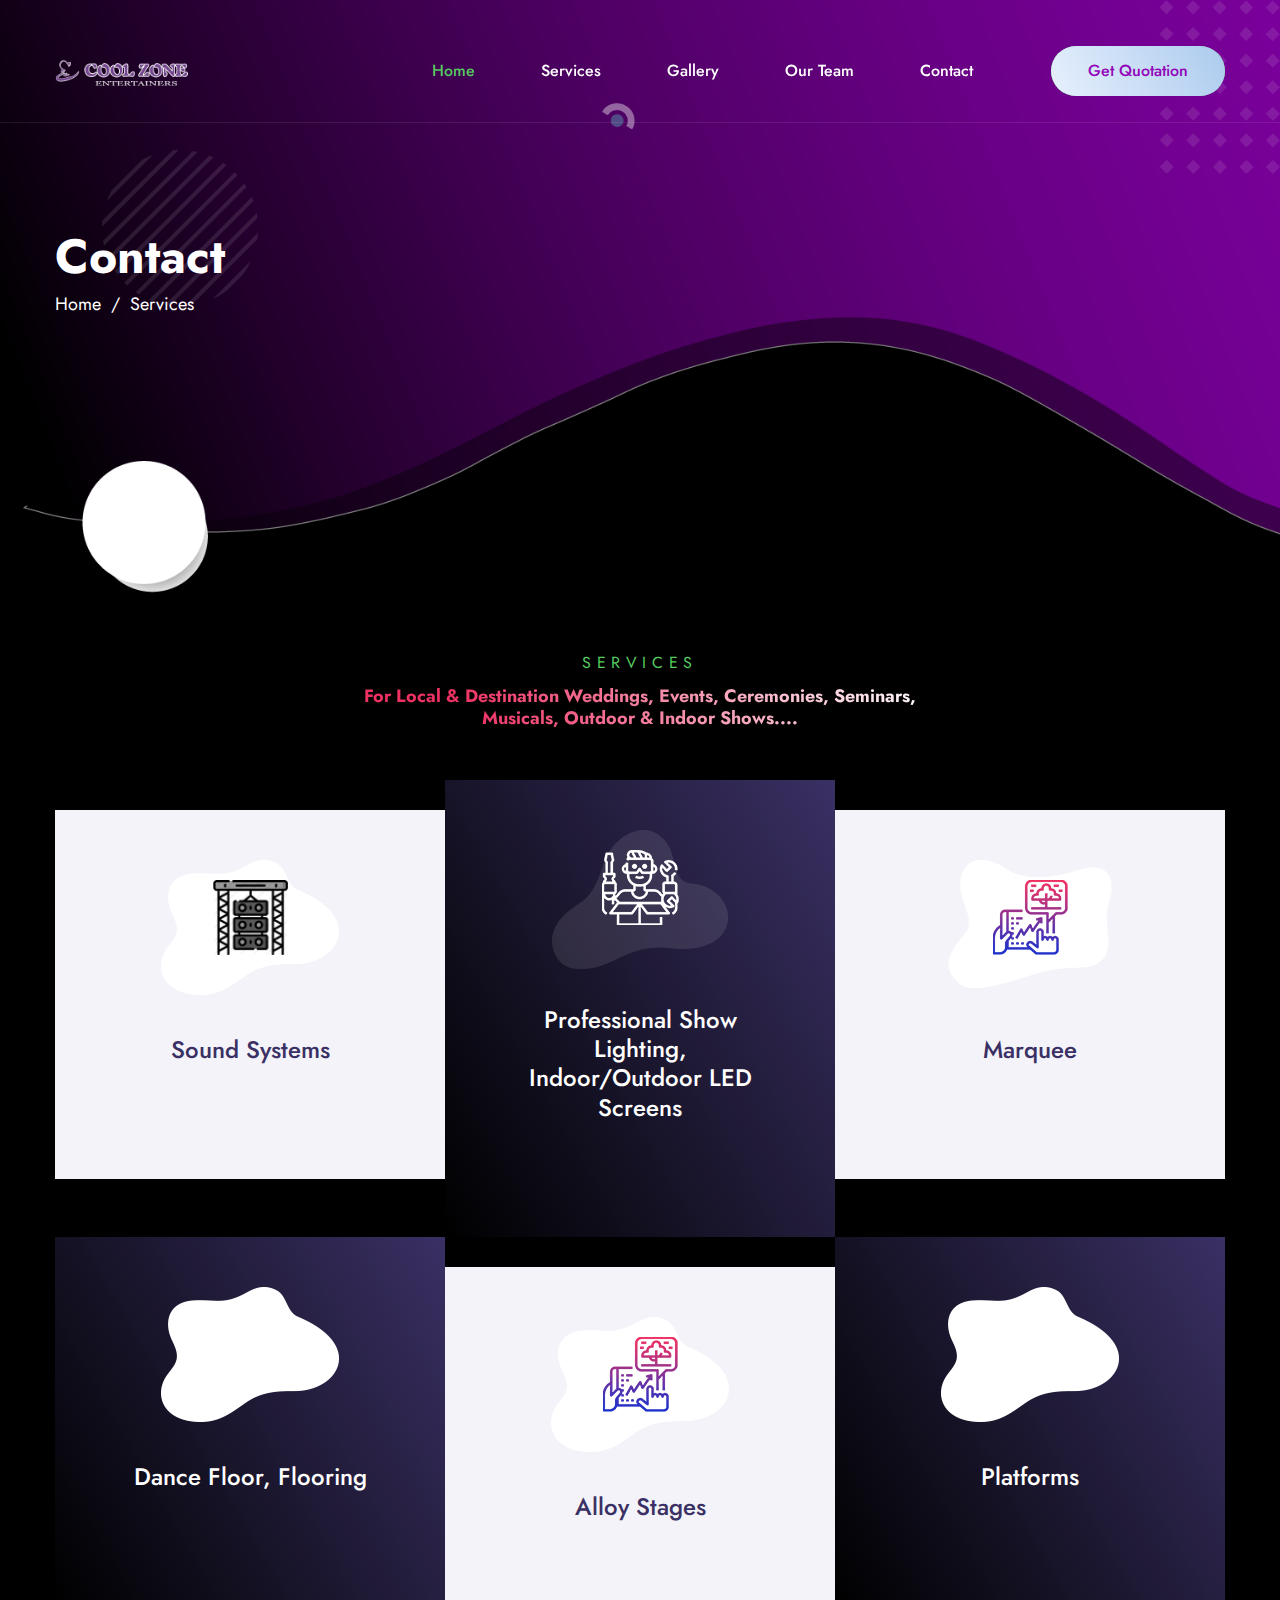
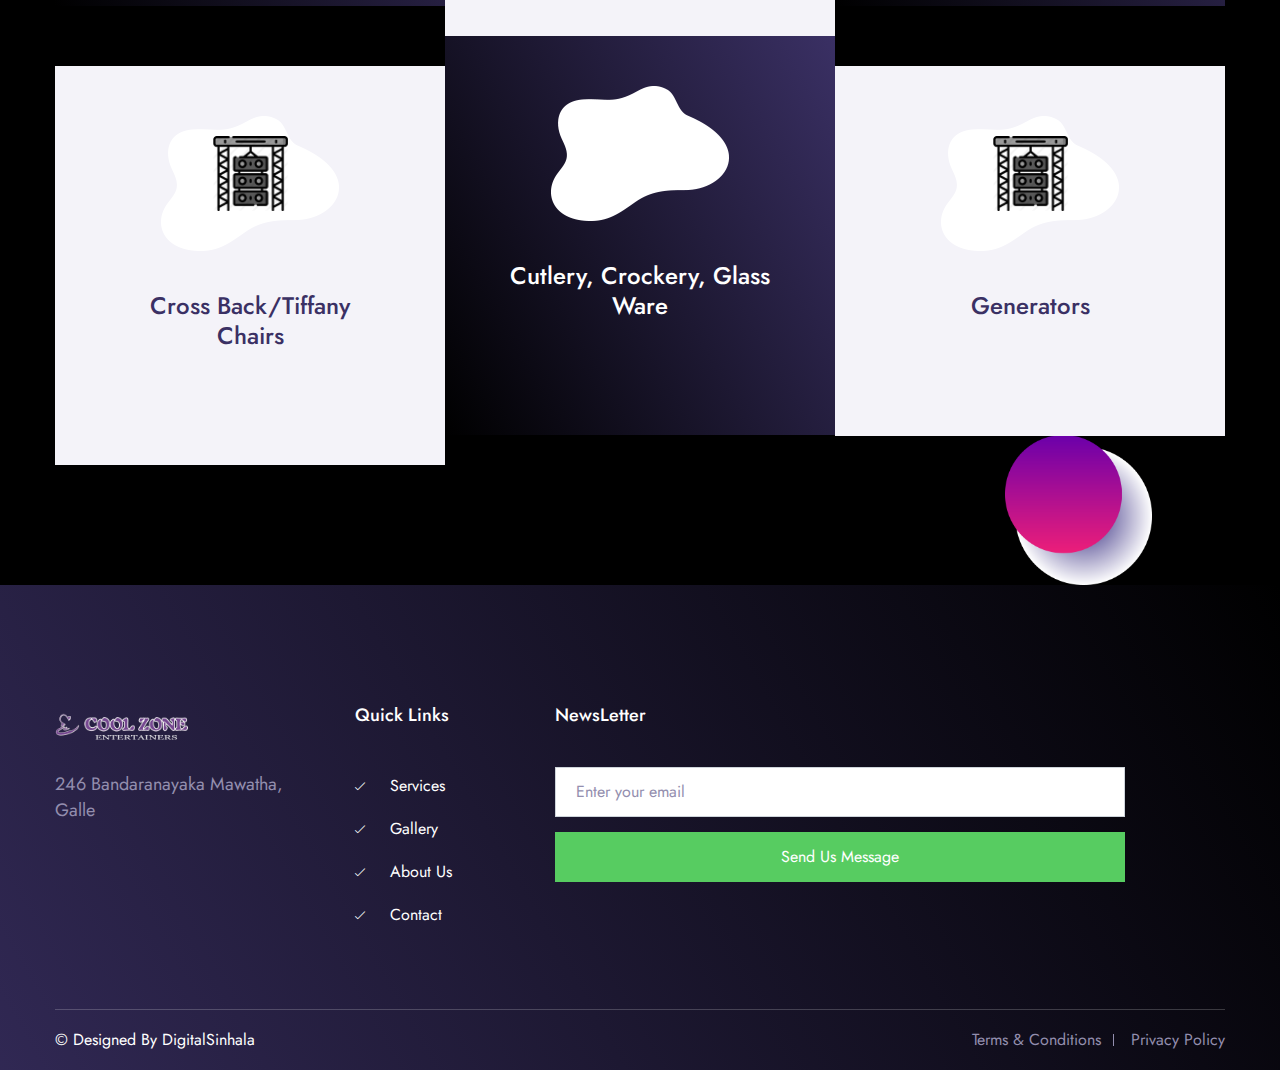
==== commit da4b4fb6: "master" ====
--- a/services.html
+++ b/services.html
@@ -4,7 +4,8 @@
     <meta charset="utf-8">
     <meta http-equiv="X-UA-Compatible" content="IE=edge">
     <meta name="viewport" content="width=device-width, initial-scale=1, maximum-scale=1, user-scalable=0">
-    <title>Contact || Xshapp – Multipage App Landing HTML5 Template</title>
+    <title>Services - Cool Zone Entertainers</title>
+
 
     <!-- Fav Icons -->
     <link rel="shortcut icon" href="assets/images/favicon.png" type="image/x-icon">
@@ -45,7 +46,7 @@
                     <div class="header-inner d-lg-flex align-items-center">
 
                         <div class="logo-outer d-flex align-items-center">
-                            <div class="logo"><a href="index.html"><img src="assets/images/logo.png" alt="Logo"></a></div>
+                            <div class="logo"><a href="index.html"><img src="assets/images/logo.png" alt="Logo" ></a></div>
                         </div>
 
                         <div class="nav-outer clearfix ml-lg-auto">
@@ -64,8 +65,9 @@
                                     <ul class="navigation clearfix">
                                         <li class="current-menu-item"><a href="index.html">Home</a></li>
                                         
-                                        <li><a href="#services">Services</a></li>
-                                        <li><a href="about.html">About</a></li>
+                                        <li><a href="services.html">Services</a></li>
+                                        <li><a href="#gallery">Gallery</a></li>
+                                        <li><a href="#team">Our Team</a></li>
                                         
                                            
                                         
@@ -77,7 +79,7 @@
                         </div>
 
                         <div class="menu-btn">
-                            <a href="#" class="theme-btn">Download App</a>
+                            <a href="#quote" class="theme-btn">Get Quotation</a>
                         </div>
 
                     </div>
@@ -104,7 +106,7 @@
                     <nav aria-label="breadcrumb">
                         <ol class="breadcrumb">
                             <li class="breadcrumb-item"><a href="index.html">Home</a></li>
-                            <li class="breadcrumb-item active" aria-current="page">Contact</li>
+                            <li class="breadcrumb-item active" aria-current="page">Services</li>
                         </ol>
                     </nav>
                 </div>
@@ -240,6 +242,74 @@
             <!-- END Service Section -->
         </div>
 
+        <!-- START Main Footer -->
+	   
+                    <!-- START Main Footer -->
+                    <footer class="main-footer pt-120 rpt-100">
+                        <div class="container">
+                            <div class="row">
+                                <div class="col-lg-3">
+                                    <div class="widget logo-widget">
+                                        <a href="index.html"><img src="assets/images/logo.png" alt="Logo"></a> <br> <br>
+                                        <p style="font-size: large;">246 Bandaranayaka Mawatha, <br> Galle</p>
+                                        
+                                    </div>
+                                    
+                                </div>
+                                
+                                <div class="col-lg-2 col-sm-6">
+                                    <div class="widget menu-widget">
+                                        <h6 class="widget-title">Quick Links</h6>
+                                        <ul>
+                                            <li><a href="services.html">Services</a></li>
+                                            <li><a href="#gallery">Gallery</a></li>
+                                            <li><a href="about-us.html">About Us</a></li>
+                                            <li><a href="contact.html">Contact</a></li>
+                                        </ul>
+                                    </div>
+                                </div>
+                                
+                                <div class="col-lg-6 col-sm-6">
+                                    <div class="widget subscribe-widget">
+                                        <h6 class="widget-title">NewsLetter</h6>
+                                        <form action="#" method="post" name="subscribe-form" class="subscribe-form">
+                                            <div class="form-group">
+                                                <input type="email" name="email-address" value="" class="form-control" placeholder="Enter your email" required="">
+                                                <button type="submit" class="subscribe-submit">Send Us Message</button>
+                                            </div>
+                                        </form>
+                                    </div>
+                                </div>
+                            </div>
+                        </div>
+                        
+                        <!-- Copyright Area-->
+                        <div class="copyright-area mt-25">
+                           <div class="container">
+                                <div class="copyright-inner">
+                                    <div class="copyright-wrap order-2 order-md-1">
+                                        
+                                        <a href="http://digitalsinhala.xyz" style="color: white;" target="_blank"> &copy; Designed By DigitalSinhala</a>
+                                    </div>
+                                    <!-- footer menu -->
+                                    <ul class="footer-menu order-1 order-md-2">
+                                        <li><a href="#">Terms & Conditions</a></li>
+                                        <li><a href="#">Privacy Policy</a></li>
+                                    </ul>
+                                </div>
+                            </div>
+                        </div>
+                    </footer>
+                    <!-- END Main Footer -->
+            
+            
+                </div>
+                <!--End pagewrapper-->
+            
+                <!-- Scroll Top Button -->
+                <button class="scroll-top scroll-to-target" data-target="html"><i class="fas fa-chevron-up"></i></button>
+            
+
 
 
 
@@ -258,6 +328,8 @@
     <script src="assets/js/bootstrap.min.js"></script>
     <script src="assets/js/leaflet.min.js"></script>
     <script src="assets/js/slick.min.js"></script>
+    
+
 
     <!-- Custom Script -->
     <script src="assets/js/script.js"></script>
